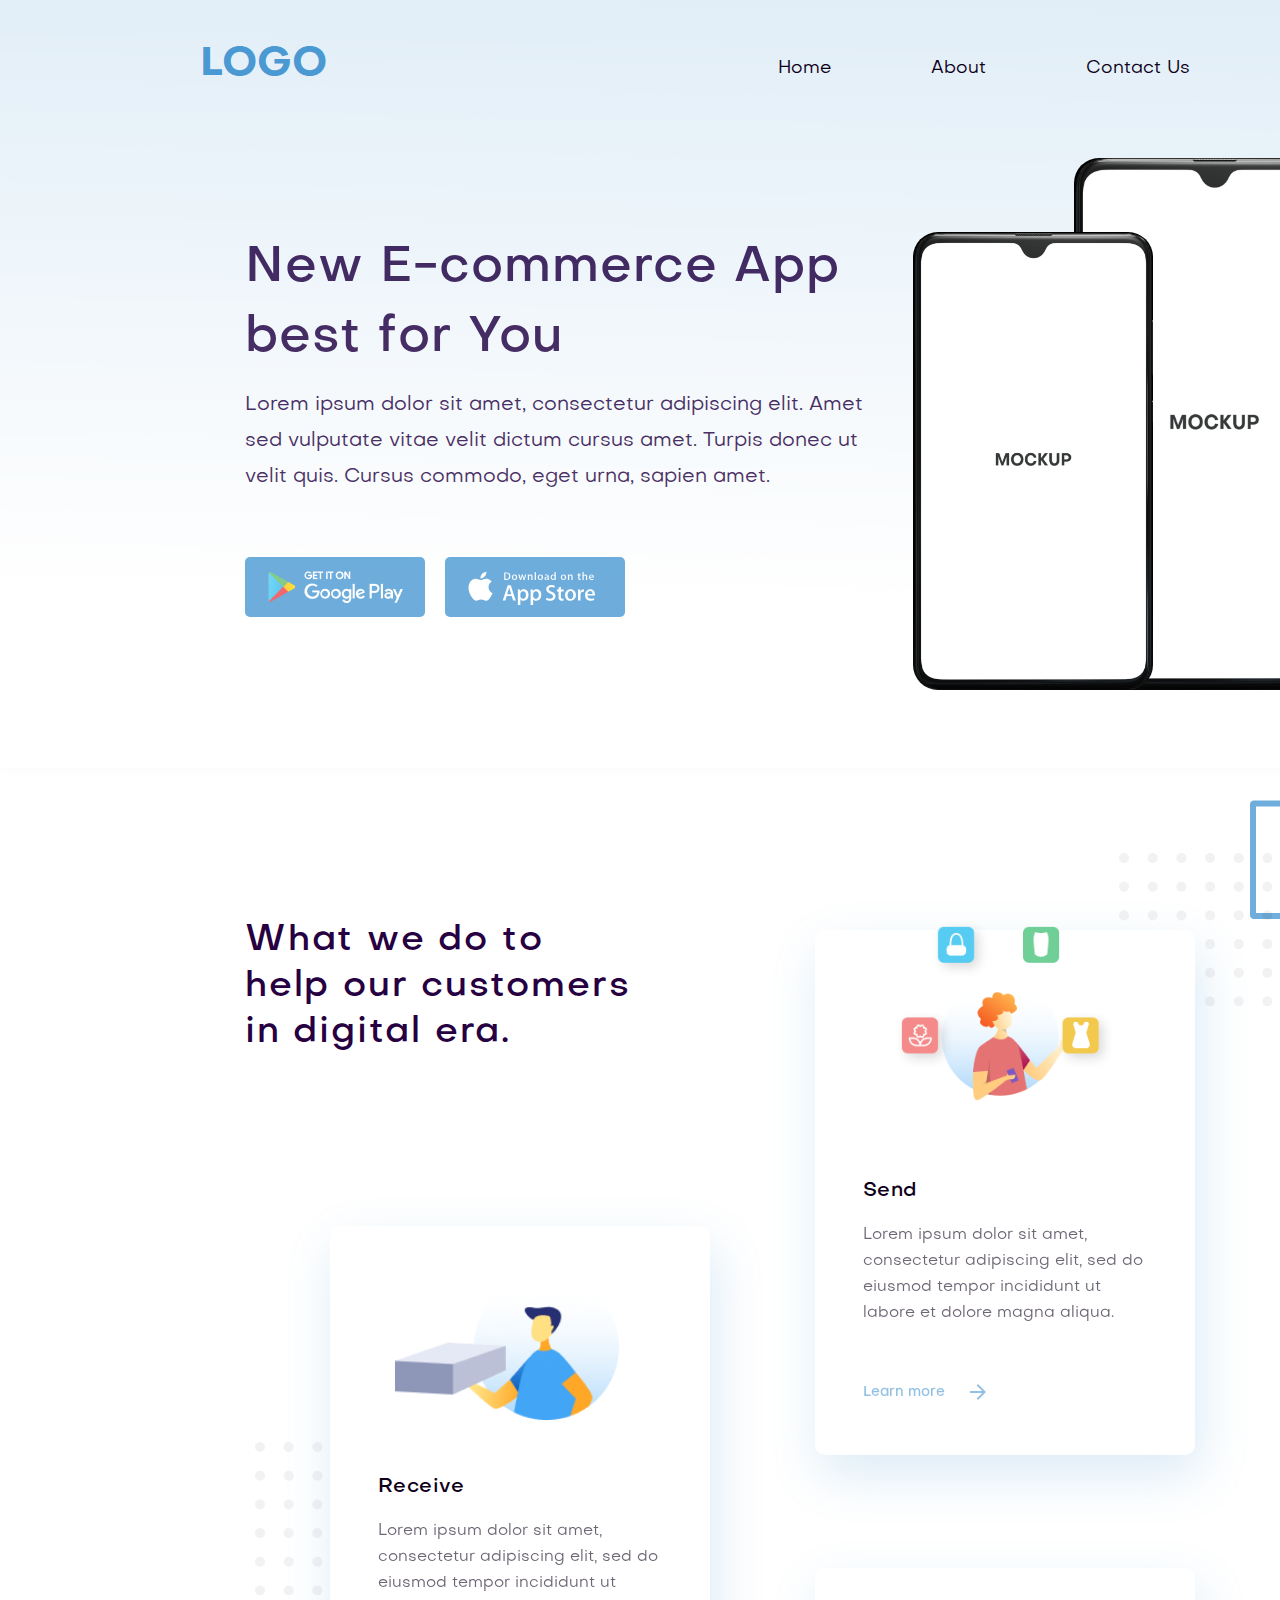
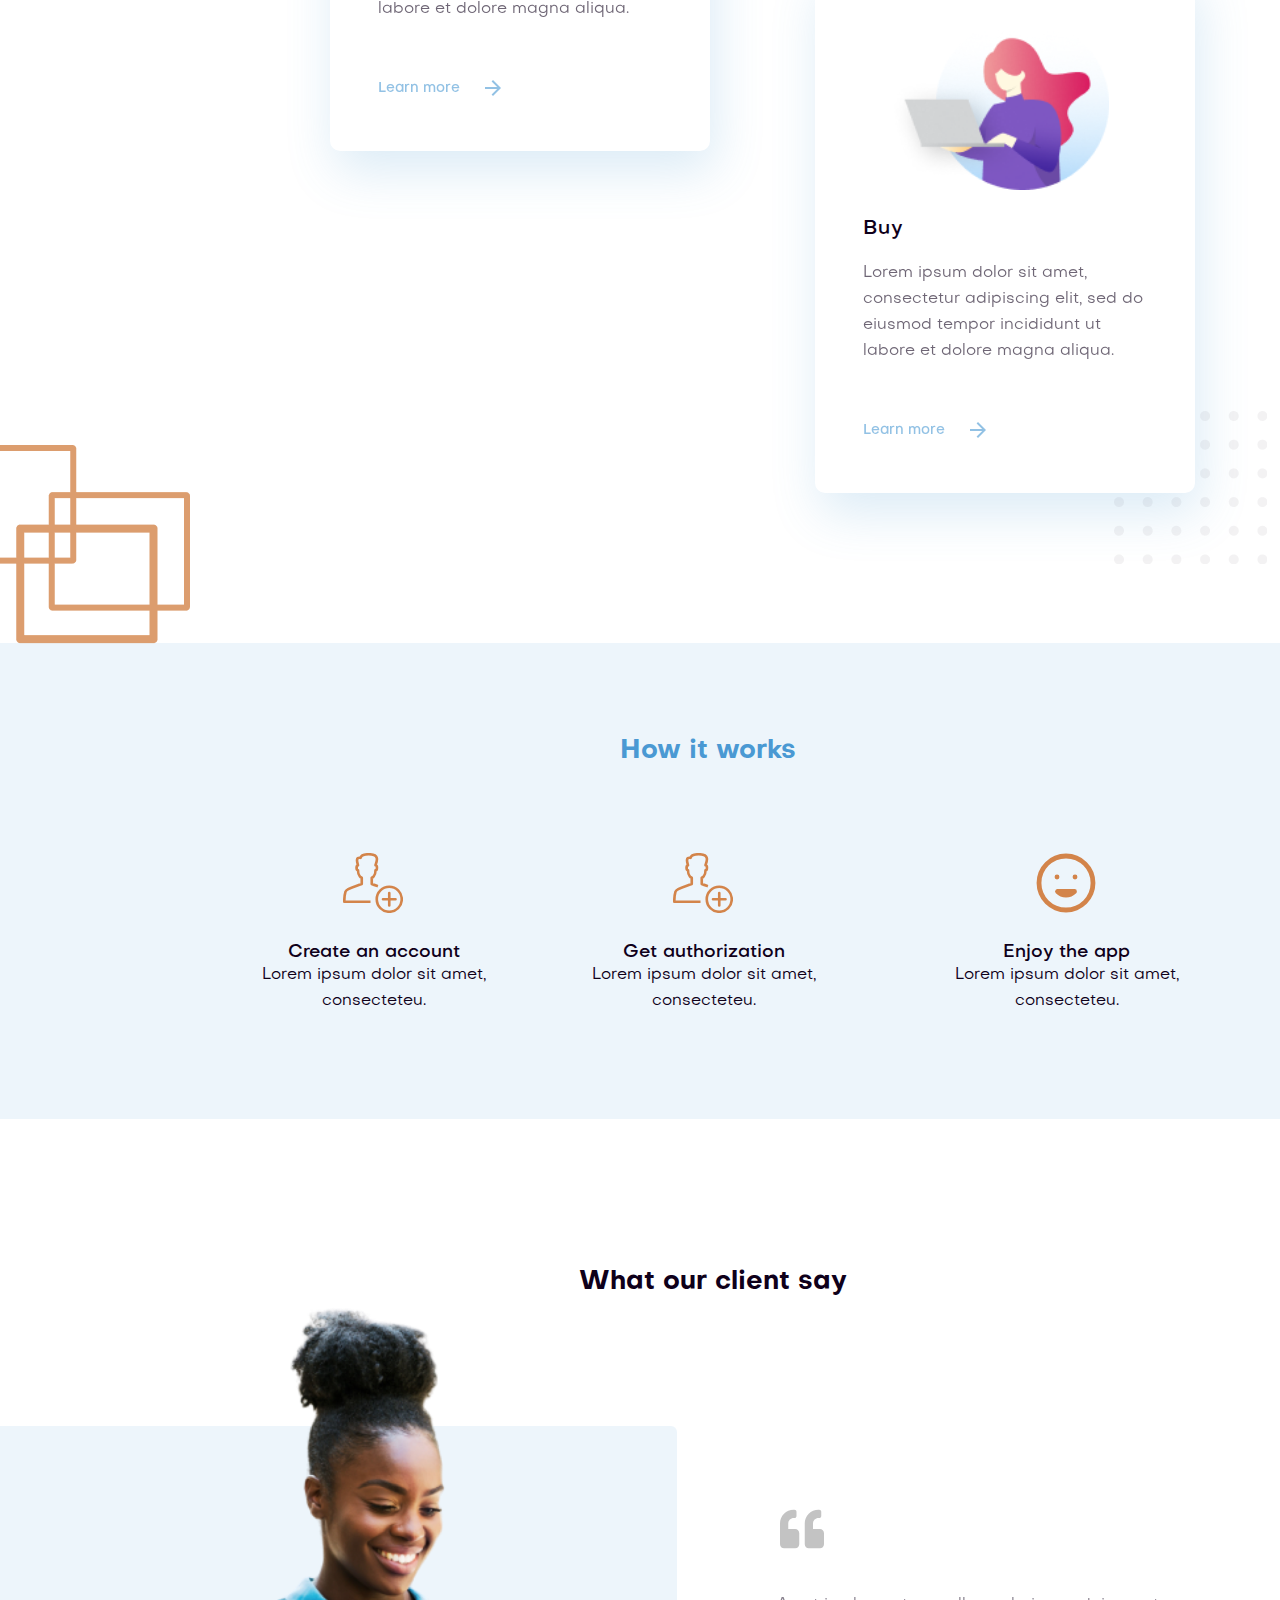
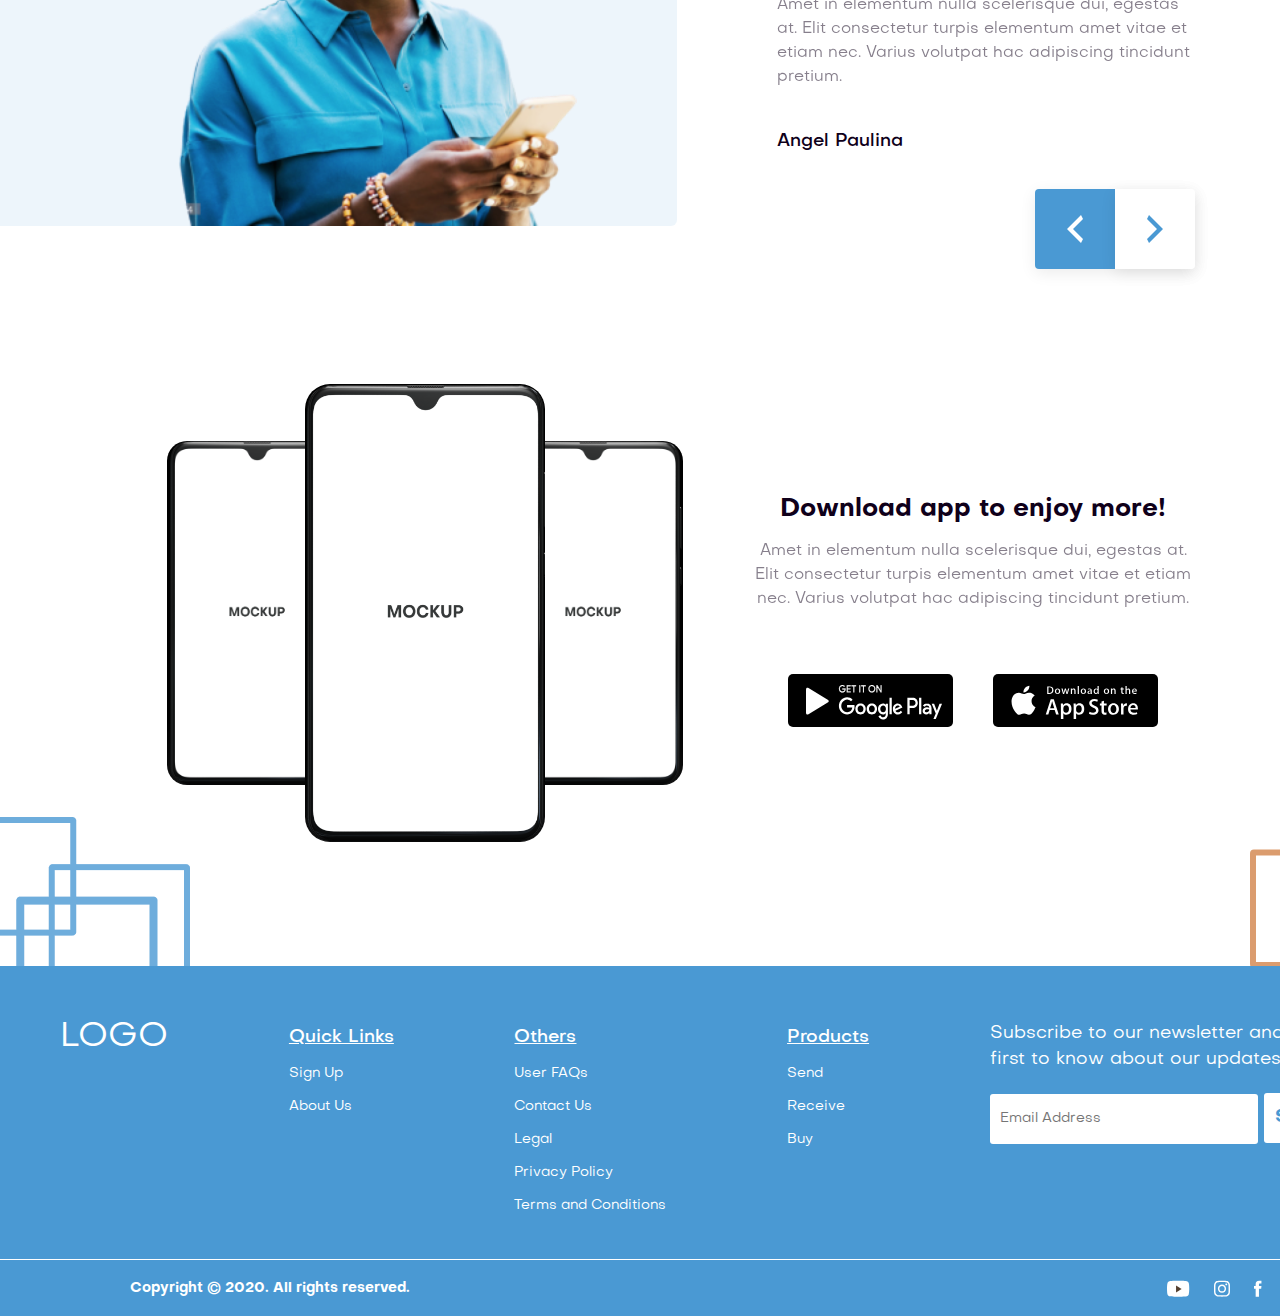
==== index.html @ 04511f22 "fixed pages names" ====
<!DOCTYPE html>
<Hhtml lang="ru">

    <head>
        <title>New E-commerce App | Home</title>
        <link rel="stylesheet" href="css/style.css">
        <link rel="stylesheet" href="css/style_home.css">
        <link rel="stylesheet" href="css/stile_contactus.css">
        <meta http-equiv="Content-type" content="text/html;charset=UTF-8" />
    </head>

    <body>
        <div class="bodyHome">
            <div class="nav">
                <div class="navBacgroundHome"></div>
                <div class="navLogo"><a href="./index.html">LOGO</a></div>
                <div class="navLinks">
                    <p class="navHome"><a href="./index.html">Home</a></p>
                    <p class="navAbout"><a href="#">About</a></p>
                    <p class="navContact"><a href="./contactUs.html">Contact Us</a></p>
                </div>
            </div>
            <div class="homeContein">
                <div class="homeConteinTop">
                    <h2>New E-commerce App best for You</h2>
                    <p>Lorem ipsum dolor sit amet, consectetur adipiscing elit. Amet sed vulputate vitae velit dictum
                        cursus amet. Turpis donec ut velit quis. Cursus commodo, eget urna, sapien amet.</p>
                    <a href="#" class="homeGoogleTop"><img src="./img/googlePlay.png"
                            alt="GooglePlay"></a>
                    <a href="#" class="homeAppstoreTop"><img src="./img/appstore.svg"
                            alt="AppStore"></a>
                </div>
                <div class="homeConteinWhatwedo">
                    <h2>What we do to help our customers in digital era.</h3>
                        <div class="homeConteinWhatwedoSend">
                            <div class="homeConteinWhatwedoWindow">
                                <img src="./img/girlwithathers.png" alt="">
                                <h3>Send</h3>
                                <p>Lorem ipsum dolor sit amet, consectetur adipiscing elit, sed do eiusmod tempor
                                    incididunt ut labore et dolore magna aliqua. </p>
                                <a href="#">
                                    <p>Learn more</p>
                                </a>
                            </div>
                        </div>
                        <div class="homeConteinWhatwedoReceive">
                            <div class="homeConteinWhatwedoWindow">
                                <img src="./img/boywithbrick.png" alt="">
                                <h3>Receive</h3>
                                <p>Lorem ipsum dolor sit amet, consectetur adipiscing elit, sed do eiusmod tempor
                                    incididunt ut labore et dolore magna aliqua. </p>
                                <a href="#">
                                    <p>Learn more</p>
                                </a>
                            </div>
                        </div>
                        <div class="homeConteinWhatwedoBuy">
                            <div class="homeConteinWhatwedoWindow">
                                <img src="./img/girlWithNotebook.png" alt="">
                                <h3>Buy</h3>
                                <p>Lorem ipsum dolor sit amet, consectetur adipiscing elit, sed do eiusmod tempor
                                    incididunt ut labore et dolore magna aliqua. </p>
                                <a href="#">
                                    <p>Learn more</p>
                                </a>
                            </div>
                        </div>
                </div>
                <div class="homeHowitworks">
                    <h3>How it works</h3>
                    <div class="homeHowitworksCreate">
                        <div class="homeHowitworksConteins">
                            <img src="./img/logoBoy.svg" alt="">
                            <h4>Create an account</h4>
                            <p>Lorem ipsum dolor sit amet, consecteteu.</p>
                        </div>
                    </div>
                    <div class="homeHowitworksGet">
                        <div class="homeHowitworksConteins">
                            <img src="./img/logoBoy.svg" alt="">
                            <h4>Get authorization</h4>
                            <p>Lorem ipsum dolor sit amet, consecteteu.</p>
                        </div>
                    </div>
                    <div class="homeHowitworksEnjoy">
                        <div class="homeHowitworksConteins">
                            <img src="./img/logoSmile.svg" alt="">
                            <h4>Enjoy the app</h4>
                            <p>Lorem ipsum dolor sit amet, consecteteu.</p>
                        </div>
                    </div>
                </div>
                <div class="homeConteinClients">
                    <h3>What our client say</h3>
                    <div class="homeConteinClientsSays">
                        <img src="./img/quoteLeft.svg" alt="">
                        <p>Amet in elementum nulla scelerisque dui, egestas at. Elit consectetur turpis elementum amet
                            vitae et etiam nec. Varius volutpat hac adipiscing tincidunt pretium.</p>
                        <h4>Angel Paulina</h4>
                    </div>
                    <div class="homeConteinClientsButtons">
                        <Button type="submit" class="homeConteinClientsLeft"><img src="./img/vectorleft.svg"
                                alt=""></Button>
                        <Button type="submit" class="homeConteinClientsRight"><img src="./img/vectorright.svg"
                                alt=""></Button>
                    </div>
                </div>
                <div class="homeConteinBottom">
                    <h3>Download app to enjoy more!</h3>
                    <p>Amet in elementum nulla scelerisque dui, egestas at. Elit consectetur turpis elementum amet vitae et etiam nec.
                        Varius volutpat hac adipiscing tincidunt pretium.</p>
                    <a href="#" class="homeGoogleBot"><img src="./img/googleplayblack.svg" alt="GooglePlay"></a>
                    <a href="#" class="homeAppstoreBot"><img src="./img/appstore.svg" alt="AppStore"></a>
                </div>
                </div>
            <div class="footer">
                <div class="footerTop">
                    <div>LOGO</div>
                    <ul class="footerLinks">
                        <li class="footerLinksHead">Quick Links</li>
                        <li><a href="#">Sign Up</a></li>
                        <li><a href="#">About Us</a></li>
                    </ul>
                    <ul class="footerOthers">
                        <li class="footerOthersHead">Others</li>
                        <li><a href="#">User FAQs</a></li>
                        <li><a href="./contactUs.html">Contact Us</a></li>
                        <li><a href="#">Legal</a></li>
                        <li><a href="#">Privacy Policy</a></li>
                        <li><a href="#">Terms and Conditions</a></li>
                    </ul>
                    <ul class="footerProducts">
                        <li class="footerProductsHead">Products</li>
                        <li><a href="#">Send</a></li>
                        <li><a href="#">Receive</a></li>
                        <li><a href="#">Buy</a></li>
                    </ul>
                    <form action="#" class="formFooter">
                        <p>Subscribe to our newsletter and be the first to know about our updates</p>
                        <input type="text" placeholder="Email Address">
                        <button type="submit">
                            Subscribe
                        </button>
                </div>
                <div class="footerBottom">
                    <p>Copyright © 2020. All rights reserved.</p>
                    <div>
                        <a href="#"><img src="./img/Youtube.svg" alt=""></a>
                        <a href="#"><img src="./img/Instagram.svg" alt=""></a>
                        <a href="#"><img src="./img/Facebook.svg" alt=""></a>
                        <a href="#"><img src="./img/Twitter.svg" alt=""></a>
                    </div>
                </div>
                </form>
            </div>
            <div class="homeSquaresBlueUp"></div>
            <div class="homeDottedRight"></div>
            <div class="homeDottedLeft"></div>
            <div class="homeDottedRightMid"></div>
            <div class="homeSquaresRedLeft"></div>
            <div class="homeWomanBack"></div>
            <div class="homeWoman"></div>
            <div class="homeDottedRightBottom"></div>
            <div class="homeSquaresRedRight"></div>
            <div class="homeSquaresBlueLeft"></div>
            <div class="homePhoneTopLeft"></div>
            <div class="homePhoneTopRight"></div>
            <div class="homePhoneBotLeft"></div>
            <div class="homePhoneBotCentr"></div>
            <div class="homePhoneBotRight"></div>
        </div>
    </body>

    </html>
---- css/style.css ----
*{ padding: 0; margin: 0; border: 0;}
*,*:before,*::after{ -moz-box-sizing: border-box; -webkit-box-sizing: border-box; box-sizing: border-box; }
:focus,:active{outline: none;}
a:footer,header,aside{display: block;}

html,body{
    height: 100%;
    width: 100%;
    font-size: 100%;
    line-height: 1;
    font-size: 14px;
    -ms-text-size-adjust: 100%;
    -moz-text-size-adjust: 100%;
    -webkit-text-size-adjust: 100%;
}
input,button,textarea{font-family:inherit;}

input::-ms-clear{display: none;}
button{cursor: pointer;}
button::-moz-focus-inner {padding:0;border:0;}
a, a:visited{text-decoration: none;}
a:hover{text-decoration: none;}
ul li{list-style: none;}
img{vertical-align: top;}

h1,h2,h3,h4,h5,h6{font-size:inherit;font-weight: 400;}
/*________________________________________*/
.bodyHome{
    position: relative;
    width: 100%;
    margin: 0 auto;
}
.bodyContactus{
    position: relative;
    width: 100%;
    margin: 0 auto;
}
/*fonts_______________*/
@font-face {
    font-family: objective;
    font-weight: 400;
    src: url(../fonts/Objective_Woff2/Objective-Regular.woff2);
}
@font-face {
    font-family: objective;
    font-weight: 500;
    src: url(../fonts/Objective_Woff2/Objective-Medium.woff2);
}
@font-face {
    font-family: objective;
    font-weight: 600;
    src: url(../fonts/Objective_Woff2/Objective-Medium.woff2);
}
@font-face {
    font-family: objective;
    font-weight: 700;
    src: url(../fonts/Objective_OTF/Objective-Bold.otf);
}
body{
    font-family: objective;
}
/*fonts_end___________*/

/*nav________________*/
.nav{
    height: 609px;
    width: 100%;
    display: flex;
    justify-content: space-around;
    align-items:flex-start;
}
.navLogo{
margin: 45px 0 0 0;
z-index: 3;
}
.navLogo a{
    color: rgba(74, 153, 211, 1);
    font-size: 40px;
    font-Weight: 700;
}
.navLinks{
    margin: 60px 0 0 0;
    display: flex;
    justify-content: flex-end;
    z-index: 3;
}
.navLinks p{
    color: rgba(74, 153, 211, 1);
    font-size: 18px;
    margin: 0 50px;
}
.navLinks p a{
    color: rgba(15, 0, 26, 1);
    font-size: 18px;
    z-index: 3;
}
.navBacgroundContact{
    background: linear-gradient(359.45deg, #4A99D3 -24.57%, rgba(74, 153, 211, 0) 76.31%), #FFFFFF;
    opacity: 0.2;
    transform: rotate(-180deg);
    position: absolute;
    top: 0px;
    left: 0px;
    width: 100%;
    height: 609px;
    z-index: 1;
}
.navBacgroundHome{
    background: linear-gradient(1.02deg, #4A99D3 -17.33%, rgba(74, 153, 211, 0) 75.91%), #FFFFFF;
    opacity: 0.2;
    box-shadow: 0px 4px 16px rgba(75, 0, 129, 0.26);
    transform: rotate(-180deg);
    position: absolute;
    top: 0px;
    left: 0px;
    width: 100%;
    height: 768px;
    z-index: 1;
}
/*nav_end____________*/

/*footer_____________*/
.footer{
    z-index: 3;
    background: #4A99D3;
    position: absolute;
    bottom: 0px;
    width: 100%;
    height: 350px;
    color: rgba(255, 255, 255, 1);
    display: flex;
    flex-direction: column;
    justify-content: space-between;
}
.footerTop{
    width: 100%;
    height: 292px;
    display: flex;
    justify-content: space-around;
    align-items: flex-start;
    padding: 55px 0 0 0;
}
.footerTop div{
    font-size: 34px;
}
.footerLinks{
    color: rgba(255, 255, 255, 1);
    font-size: 14px;
    font-weight: 400;
    line-height: 33px;
}
.footerLinks li a{
    color: rgba(255, 255, 255, 1);
    font-size: 14px;
    font-weight: 400;
}
.footerLinksHead{
    font-size: 18px;
    font-weight: 500;
    text-decoration: underline;
    margin: 0 0 3px 0;
}
.footerOthers{
    color: rgba(255, 255, 255, 1);
    font-size: 14px;
    font-weight: 400;
    line-height: 33px;
}
.footerOthers li a{
    color: rgba(255, 255, 255, 1);
    font-size: 14px;
    font-weight: 400;
}
.footerOthersHead{
    font-size: 18px;
    font-weight: 500;
    text-decoration: underline;
    margin: 0 0 3px 0;
}
.footerProducts{
    color: rgba(255, 255, 255, 1);
    font-size: 14px;
    font-weight: 400;
    line-height: 33px;
}
.footerProducts li a{
    color: rgba(255, 255, 255, 1);
    font-size: 14px;
    font-weight: 400;
}
.footerProductsHead{
    font-size: 18px;
    font-weight: 500;
    text-decoration: underline;
    margin: 0 0 3px 0;
}
.formFooter{
    display: block;
    font-size: 18px;
    font-weight: 400;
}
.formFooter p{
    width: 364px;
    margin: 0 0 20px 0;
    line-height: 26px;
}
.formFooter input{
    height: 50px;
    width: 268px;
    background: #FFFFFF;
    border-radius: 3px;
    font-size: 14px;
    padding: 18px 10px;
}
.formFooter button{
    height: 50px;
    width: 116px;
    background: #FFFFFF;
    border-radius: 3px;
    font-size: 18px;
    color: rgba(74, 153, 211, 1);
    font-weight: 700;
}
.footerBottom{
    width: 100%;
    height: 57px;
    display: flex;
    justify-content: space-between;
    align-items: center;
    border-top: 1px solid rgba(255, 255, 255, 1);
}
.footerBottom p{
    margin: 0 0 0 9%;
    font-weight: 700;
}
.footerBottom div{
    margin: 0 8.62% 0 0; 
    top: 90%;
}
.footerBottom div a{
    margin: 0 10px;
}
/*footer_end_____________________*/
---- css/style_home.css ----
/*home___________________________*/
.bodyHome{
    position: relative;
    width: 1440px;
    height: 4516px;
}
/*homeContein___________________*/
.homeConteinTop{
    position: absolute;
    top: 233px;
    left: 245px;
    height: 384px;
    width: 636px;
}
.homeConteinTop h2{
    position: absolute;
    top: 0px;
    left: 0px;
    height: 140px;
    width: 100%;
    font-weight: 500;
    font-size: 50px;
    color: rgba(38, 0, 65, 1);
    letter-spacing: 0.02em;
    line-height: 70px;
}
.homeConteinTop p{
    position: absolute;
    top: 154px;
    left: 0px;
    height: 110px;
    width: 100%;
    font-weight: 400;
    font-size: 20px;
    color: rgba(38, 0, 65, 1);
    line-height: 36px;
}
.homeConteinTop a{
    position: absolute;
    top: 324px;
    height: 60px;
    width: 180px;
    background-color: rgba(74, 153, 211, 1);
    border-radius: 5px;
    padding: 14px 23px;
}
.homeGoogleTop{
    left: 0px;
}
.homeAppstoreTop{
    left: 200px;
}
.homeConteinWhatwedo{
    position: absolute;
    top: 768px;
    height: 1475px;
    width: 100%;
}
.homeConteinWhatwedo h2{
    position: absolute;
    top: 150px;
    left: 245px;
    height: 138px;
    width: 395px;
    font-size: 36px;
    font-weight: 500;
    color: rgba(38, 0, 65, 1);
    line-height: 46px;
    letter-spacing: 0.05em;
}
.homeConteinWhatwedoSend{
    position: absolute;
    z-index: 2;
    top: 162px;
    left: 815px;
    height: 525px;
    width: 380px;
    background: #FFFFFF;
    box-shadow: 5px 20px 50px rgba(74, 153, 211, 0.2);
    border-radius: 10px;
    padding: 48px;
}
.homeConteinWhatwedoWindow img{
    display: block;
    position: absolute;
    top: -12px;
    left: 78px;
    z-index: 3;
    width: 224px;
}
.homeConteinWhatwedoWindow h3{
    position: absolute;
    top: 246px;
    font-weight: 500;
    font-size: 20px;
    line-height: 30px;
    letter-spacing: 0.02em;
    color: #0F001A;
}
.homeConteinWhatwedoWindow p{
    position: absolute;
    top: 292px;
    height: 103px;
    width: 284px;
    font-weight: 400;
    font-size: 16px;
    line-height: 26px;
    color: #0F001A;
    opacity: 0.6;
}
.homeConteinWhatwedoWindow a p{
    display: block;
    position: absolute;
    top: 447px;
    font-family: Objective;
    font-style: normal;
    font-weight: 500;
    font-size: 14px;
    line-height: 30px;
    color: #4A99D3;
    width: 100px;
}
.homeConteinWhatwedoWindow a p::after{
    content: "";
    background-image: url('../img/arrow.svg');
    background-repeat: no-repeat;
    background-position: 0% 50%;
    background-size: 16px 16px;
    padding: 14px; /*__ПОЧЕМУ_БЕЗ_ПАДДИНГА_НЕ_ОТОБРАЖАЕТСЯ_???__*/
    margin: 0 0 0 25px;
}
.homeConteinWhatwedoReceive{
    position: absolute;
    z-index: 2;
    top: 458px;
    left: 330px;
    height: 525px;
    width: 380px;
    background: #FFFFFF;
    box-shadow: 5px 20px 50px rgba(74, 153, 211, 0.2);
    border-radius: 10px;
    padding: 48px;
}

.homeConteinWhatwedoBuy{
    position: absolute;
    z-index: 2;
    top: 800px;
    left: 815px;
    height: 525px;
    width: 380px;
    background: #FFFFFF;
    box-shadow: 5px 20px 50px rgba(74, 153, 211, 0.2);
    border-radius: 10px;
    padding: 48px;
}
.homeConteinWhatwedoReceive img{
    left: 65px;
    top:48px;
}
.homeConteinWhatwedoBuy img{
    top: 49px;
    left: 70px;
}
.homeHowitworks{
    position: absolute;
    top: 2243px;
    left: 0px;
    height: 476px;
    width: 100%;
    background: rgba(74, 153, 211, 0.1);
}
.homeHowitworks h3{
    position: absolute;
    top: 95px;
    left: 608px;
    height: 30px;
    width: 200px;
    font-weight: 700;
    font-size: 26px;
    line-height: 27px;
    text-align: center;
    color: #4A99D3;
}
.homeHowitworksCreate{
    position: absolute;
    top: 210px;
    left: 245px;
    height: 171px;
    width: 257px;
}
.homeHowitworksGet{
    position: absolute;
    top: 210px;
    left: 575px;
    height: 171px;
    width: 257px;
}
.homeHowitworksEnjoy{
    position: absolute;
    top: 210px;
    left: 938px;
    height: 171px;
    width: 257px;
}
.homeHowitworksConteins img{
    position: absolute;
    top: 0;
    left: 98px;
    height: 60px;
    width: 60px;
}
.homeHowitworksConteins h4{
    margin: 90px 0 0 0;
    width: 100%;
    text-align: center;
    font-weight: 500;
    font-size: 18px;
    line-height: 19px;
    color: #0F001A;
}
.homeHowitworksConteins p{
    width: 100%;
    font-weight: 400;
    font-size: 16px;
    line-height: 26px;
    text-align: center;
    color: #0F001A;
}
.homeConteinClients{
    position: absolute;
    z-index: 3;
    top: 2719px;
    height: 750px;
    width: 100%;
}
.homeConteinClients h3{
    position: absolute;
    top: 150px;
    left: 573px;
    height: 27px;
    width: 280px;
    font-weight: bold;
    font-size: 26px;
    line-height: 27px;
    text-align: center;
    color: #0F001A;
}
.homeConteinClientsSays{
    position: absolute;
    top: 388px;
    left: 777px;
    height: 245px;
    width: 418px;
}
.homeConteinClientsSays img{
    position: absolute;
    top: 0px;
    left: 0px;
    height: 44px;
    width: 50px;
}
.homeConteinClientsSays p{
    position: absolute;
    top: 86px;
    left: 0px;
    height: 100px;
    width: 100%;
    font-weight: 400;
    font-size: 16px;
    line-height: 24px;
    color: #0F001A;
    opacity: 0.5;
}
.homeConteinClientsSays h4{
    position: absolute;
    bottom: 0px;
    left: 0px;
    height: 20px;
    width: 100%;
    font-weight: 500;
    font-size: 18px;
    line-height: 19px;
    color: #0F001A;
}
.homeConteinClientsButtons{
    position: absolute;
    bottom: 0px;
    right: 245px;
    height: 80px;
    width: 160px;
    background: #FFFFFF;
    box-shadow: 0px 4px 16px rgba(0, 0, 0, 0.08);
    border-radius: 4px;
}
.homeConteinClientsLeft{
    position: absolute;
    bottom: 0px;
    left: 0px;
    height: 100%;
    width: 50%;
    background: #4A99D3;
    border-radius: 4px 0px 0px 4px;
}
.homeConteinClientsRight{
    position: absolute;
    bottom: 0px;
    right: 0px;
    height: 100%;
    width: 50%;
    background: #FFFFFF;
    box-shadow: 0px 4px 16px rgba(0, 0, 0, 0.08);
    border-radius: 0px 4px 4px 0px;
}
.homeConteinBottom{
    position: absolute;
    bottom: 589px;
    right: 245px;
    height: 230px;
    width: 444px;
}
.homeConteinBottom h3{
    height: 26px;
    width: 100%;
    font-weight: 700;
    font-size: 25px;
    line-height: 26px;
    text-align: center;
    color: #0F001A;
    margin: 0 0 16px 0;
}
.homeConteinBottom p{
    height: 122px;
    width: 100%;
    font-weight: normal;
    font-size: 16px;
    line-height: 24px;
    text-align: center;
    color: #0F001A;
    opacity: 0.5;
}
.homeConteinBottom a{
    position: absolute;
    bottom: 0;
    height: 53px;
    width: 165px;
    background: #000000;
    border-radius: 5px;
    padding: 11px 18px;
}
.homeGoogleBot{
    left: 37px;
}
.homeAppstoreBot{
    right: 37px;
}
/*homeContein_ end______________*/
/*bacgroundHome_________________*/
.homePhoneTopLeft{
    position: absolute;
    z-index: 2;
    top: 232px;
    left: 913px;
    height: 458.39px;
    width: 240px;
    background-image: url("../img/phone.png");
    background-position: 44% 45%;
    background-size: 273px 485px;
    border-radius: 25px;
}
.homePhoneTopRight{
    position: absolute;
    z-index: 1;
    top: 158px;
    left: 1074px;
    height: 532px;
    width: 280px;
    background-image: url("../img/phone.png");
    background-position: 44% 45%;
    background-size: 320px 565px;
    border-radius: 25px;
}
.homeSquaresBlueUp{
    background-image: url("../img/squaresBlueUp.png");
    position: absolute;
    z-index: 1;
    top: 768px;
    left: 1250px;
    height: 199px;
    width: 190px;
}
.homeDottedRight{
    background-image: url("../img/DottedSquare.png");
    position: absolute;
    z-index: 1;
    top: 853px;
    right: 167.56px;
    height: 153.44px;
    width: 153.44px;
}
.homeDottedLeft{
    background-image: url("../img/DottedSquare.png");
    position: absolute;
    z-index: 1;
    top: 1442px;
    left: 255px;
    height: 153.44px;
    width: 153.44px;
}
.homeDottedRightMid{
    background-image: url("../img/DottedSquare.png");
    position: absolute;
    z-index: 1;
    top: 2011px;
    right: 172.56px;
    height: 153.44px;
    width: 153.44px;
}
.homeSquaresRedLeft{
    background-image: url("../img/squaresOrangeLeft.png");
    position: absolute;
    z-index: 1;
    top: 2045px;
    left: 0px;
    height: 199px;
    width: 190px;
}
.homeWoman{
    background-image: url("../img/photoGirl.png");
    position: absolute;
    z-index: 1;
    top: 2907px;
    left: 178px;
    height: 519px;
    width: 399px;
}
.homeWomanBack{
    background: rgba(74, 153, 211, 0.1);
    border-radius: 0px 6px 6px 0px;
    position: absolute;
    z-index: 0;
    top: 3026px;
    left: 0px;
    height: 400px;
    width: 677px;
}
.homeDottedRightBottom{
    background-image: url("../img/DottedSquare.png");
    position: absolute;
    z-index: 1;
    top: 3104px;
    right: 0px;
    height: 153.44px;
    width: 153.44px;
}
.homePhoneBotLeft{
    position: absolute;
    z-index: 1;
    bottom: 531px;
    left: 167px;
    height: 344px;
    width: 180px;
    background-image: url("../img/phone.png");
    background-position: 44% 45%;
    background-size: 200px 365px;
    border-radius: 20px;
}
.homePhoneBotCentr{
    position: absolute;
    z-index: 2;
    bottom: 474px;
    left: 305px;
    height: 458.39px;
    width: 240px;
    background-image: url("../img/phone.png");
    background-position: 44% 45%;
    background-size: 273px 485px;
    border-radius: 25px;
}
.homePhoneBotRight{
    position: absolute;
    z-index: 1;
    bottom: 531px;
    left: 503px;
    height: 344px;
    width: 180px;
    background-image: url("../img/phone.png");
    background-position: 44% 45%;
    background-size: 200px 365px;
    border-radius: 20px;
}
.homeSquaresRedRight{
    background-image: url("../img/squaresRedRightBottom.svg");
    position: absolute;
    z-index: 1;
    bottom: 300.5px;
    right: 0px;
    height: 199px;
    width: 190px;
}
.homeSquaresBlueLeft{
    background-image: url("../img/squaresBlueDown.png");
    position: absolute;
    z-index: 1;
    bottom: 300.5px;
    left: 0px;
    height: 199px;
    width: 190px;
}
/*bacgroundHome_end_____________*/
/*home_end______________________*/
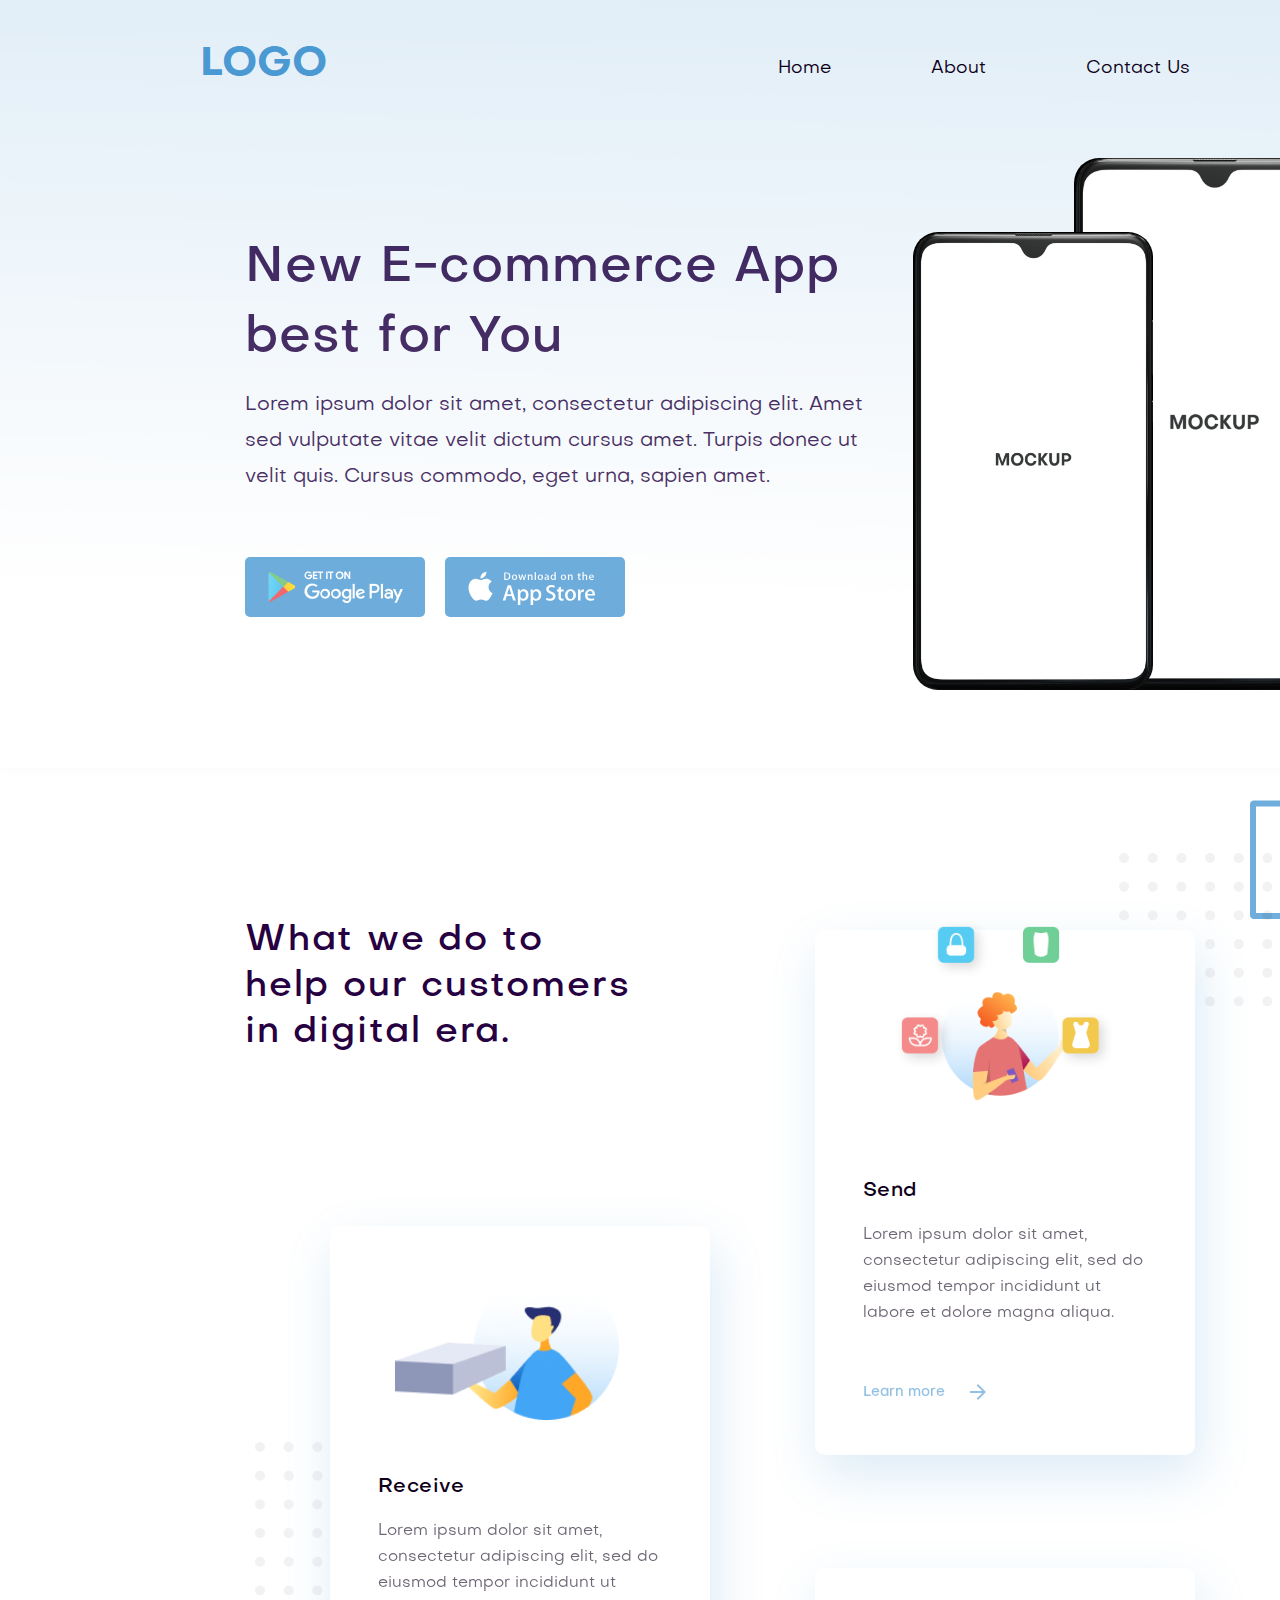
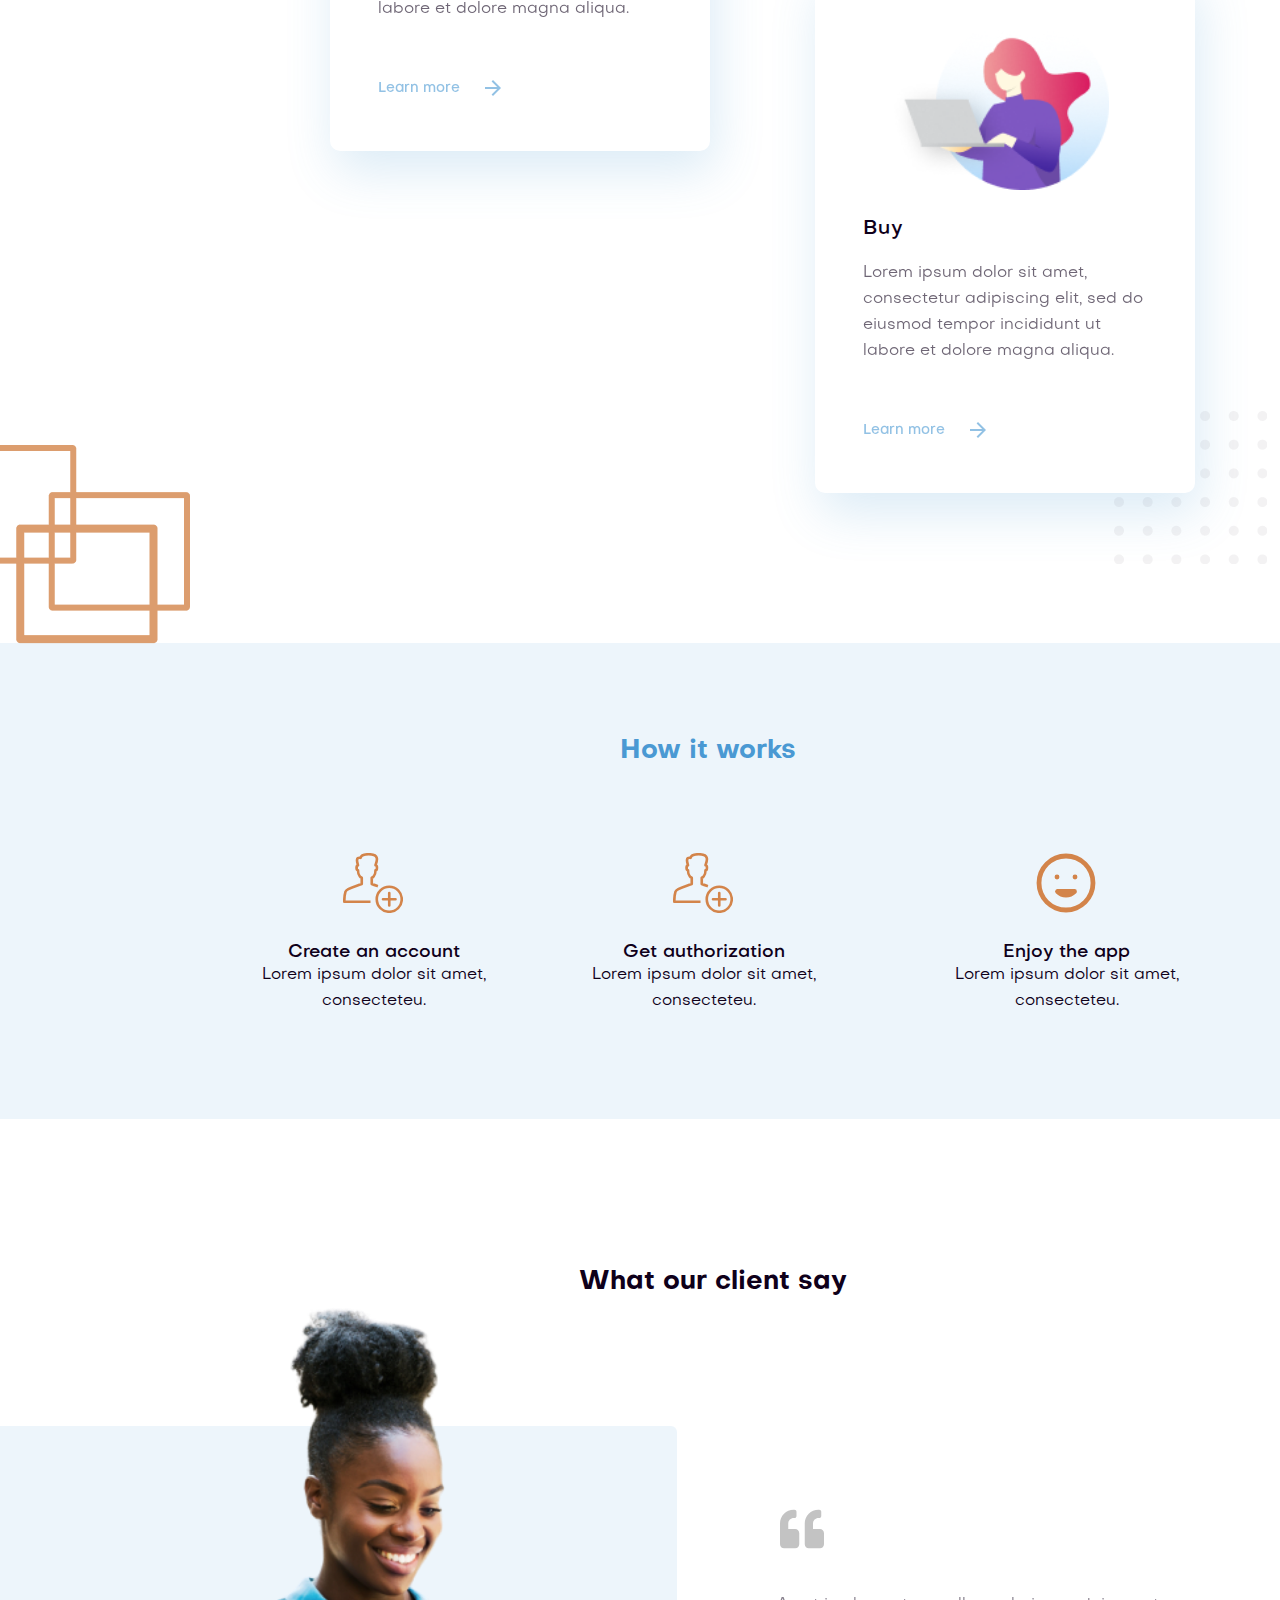
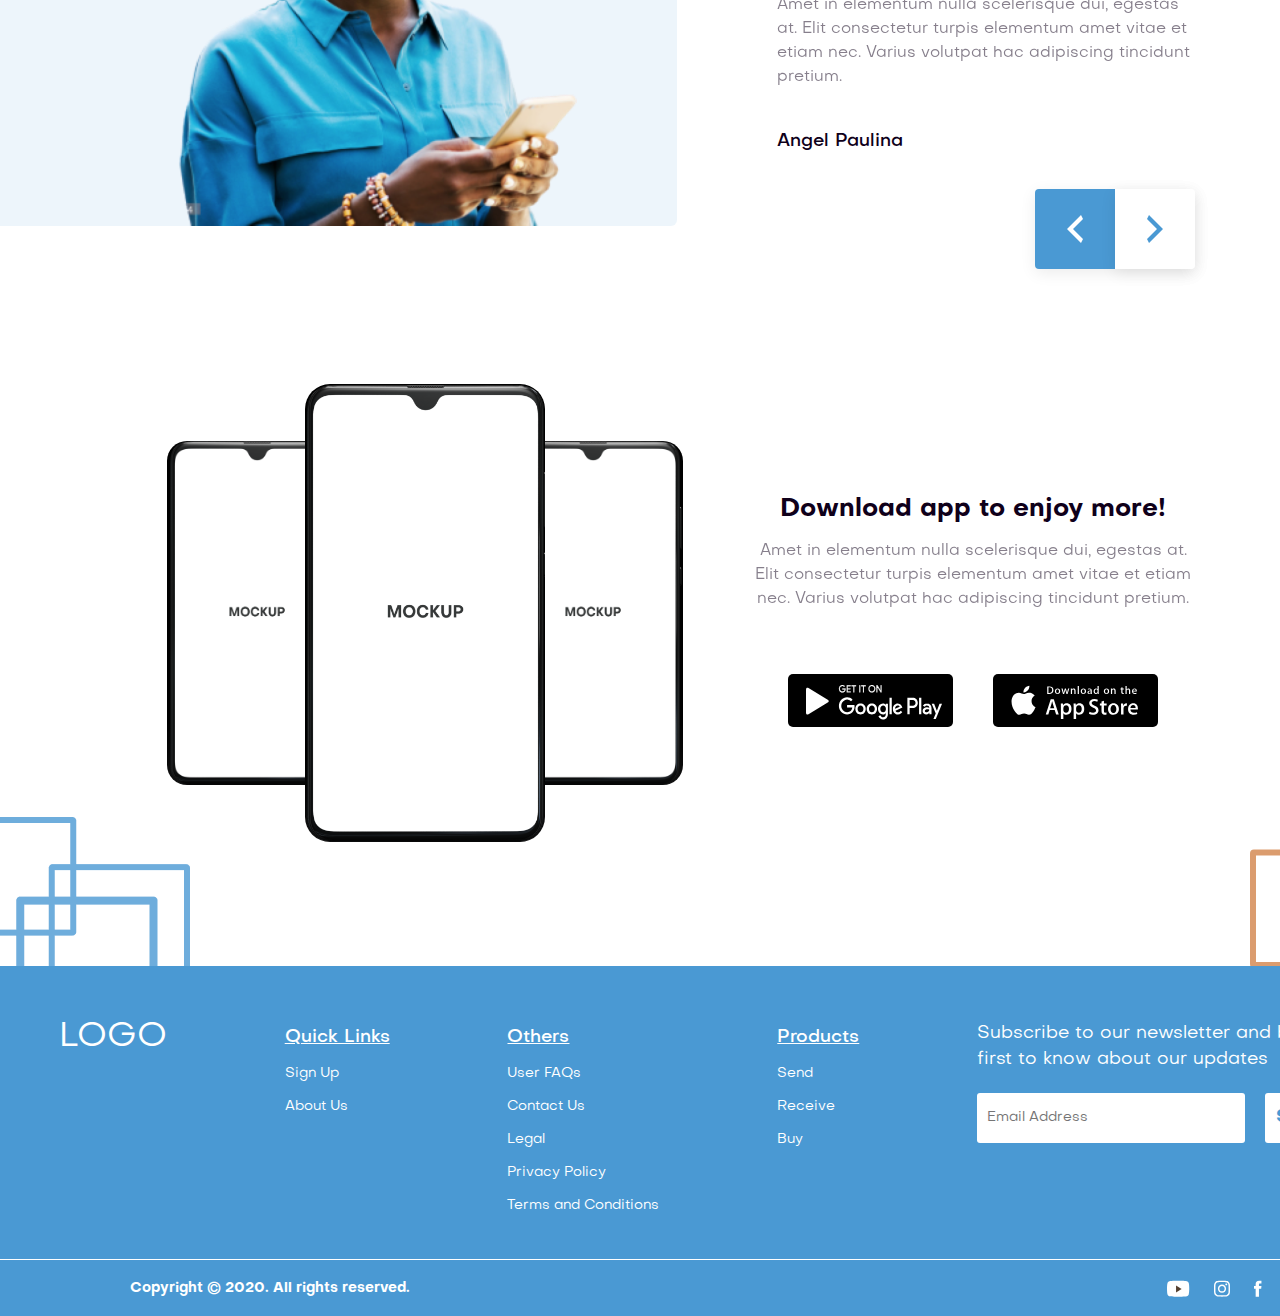
==== commit 0b27ee51: "fixed footer" ====
--- a/index.html
+++ b/index.html
@@ -137,10 +137,12 @@
                     </ul>
                     <form action="#" class="formFooter">
                         <p>Subscribe to our newsletter and be the first to know about our updates</p>
-                        <input type="text" placeholder="Email Address">
-                        <button type="submit">
-                            Subscribe
-                        </button>
+                        <div class="footerSubmitbutton">
+                            <input type="text" placeholder="Email Address">
+                            <button type="submit">
+                                Subscribe
+                            </button>
+                        </div>
                 </div>
                 <div class="footerBottom">
                     <p>Copyright © 2020. All rights reserved.</p>
--- a/css/style.css
+++ b/css/style.css
@@ -70,8 +70,8 @@
     align-items:flex-start;
 }
 .navLogo{
-margin: 45px 0 0 0;
-z-index: 3;
+    margin: 45px 0 0 0;
+    z-index: 3;
 }
 .navLogo a{
     color: rgba(74, 153, 211, 1);
@@ -240,4 +240,10 @@
 .footerBottom div a{
     margin: 0 10px;
 }
+.footerSubmitbutton{
+    display: flex;
+    justify-content: space-between;
+    align-items: center;
+    width: 404px;
+}
 /*footer_end_____________________*/
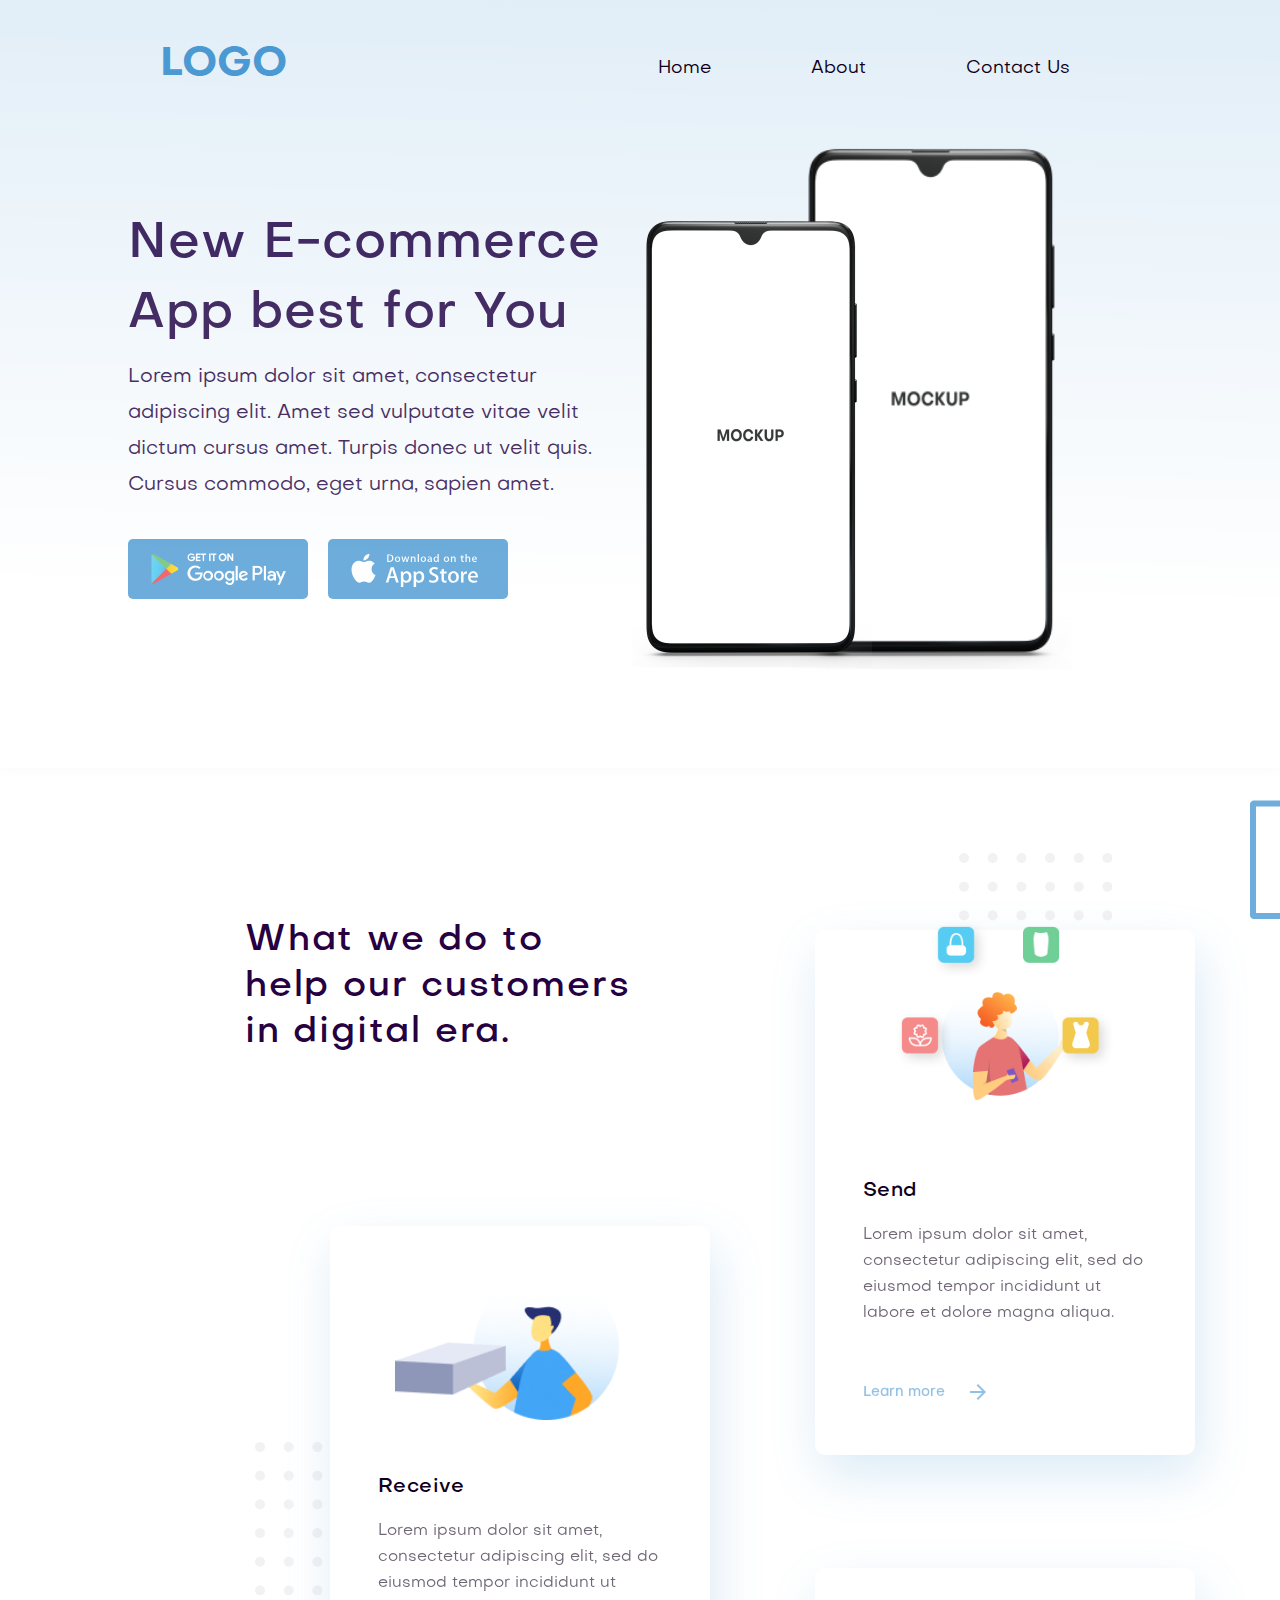
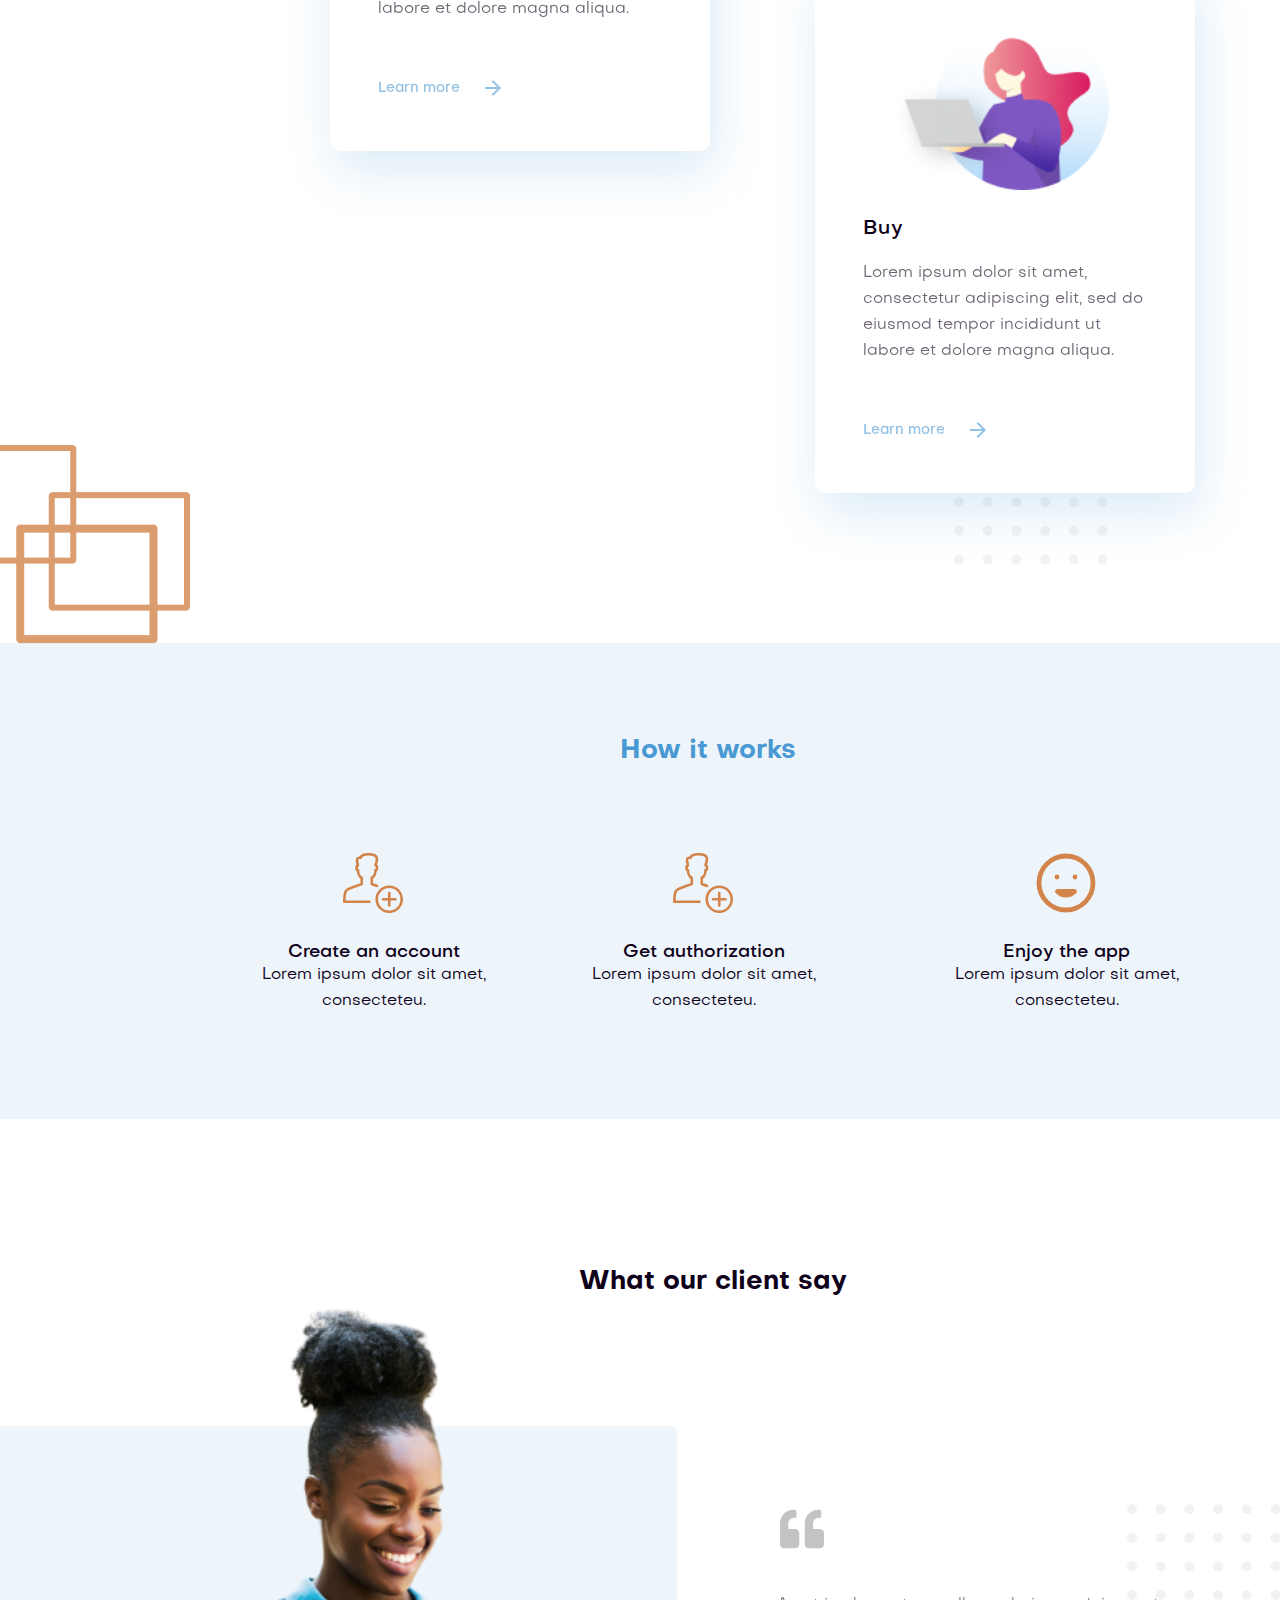
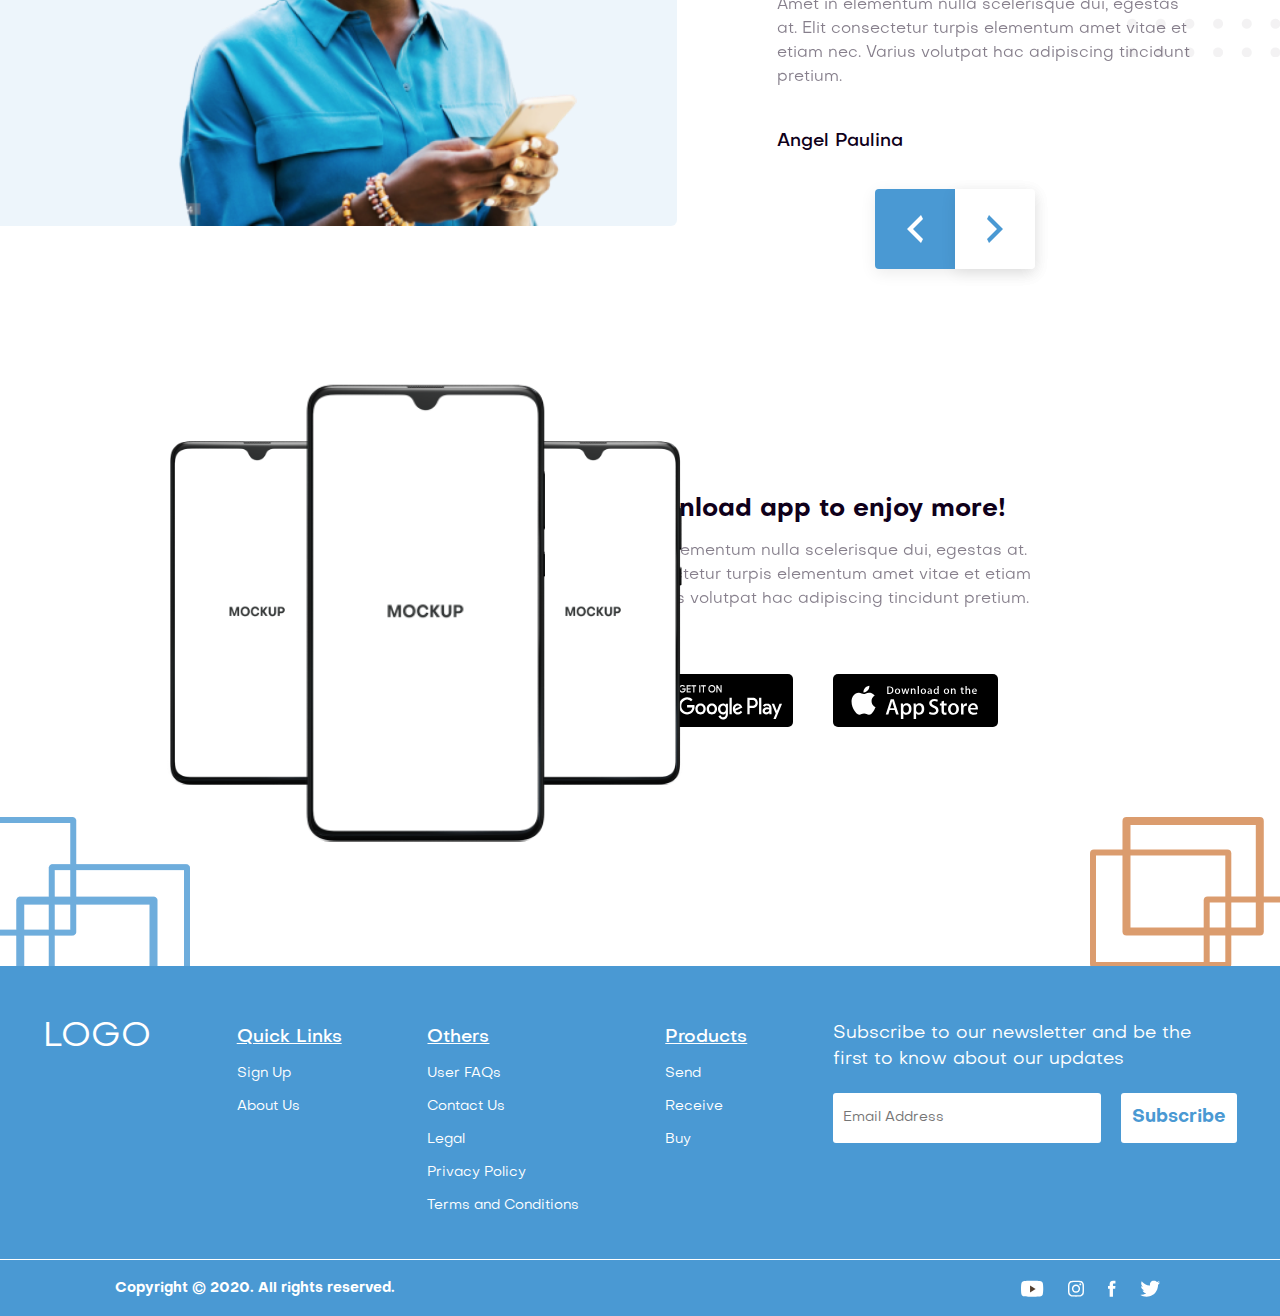
==== commit 24f35a2a: "fixed home block top" ====
--- a/index.html
+++ b/index.html
@@ -21,14 +21,20 @@
                 </div>
             </div>
             <div class="homeContein">
-                <div class="homeConteinTop">
-                    <h2>New E-commerce App best for You</h2>
-                    <p>Lorem ipsum dolor sit amet, consectetur adipiscing elit. Amet sed vulputate vitae velit dictum
-                        cursus amet. Turpis donec ut velit quis. Cursus commodo, eget urna, sapien amet.</p>
-                    <a href="#" class="homeGoogleTop"><img src="./img/googlePlay.png"
-                            alt="GooglePlay"></a>
-                    <a href="#" class="homeAppstoreTop"><img src="./img/appstore.svg"
-                            alt="AppStore"></a>
+                <div class="homeTop">
+                    <div class="homeConteinTop">
+                        <h2>New E-commerce App best for You</h2>
+                        <p>Lorem ipsum dolor sit amet, consectetur adipiscing elit. Amet sed vulputate vitae velit dictum
+                            cursus amet. Turpis donec ut velit quis. Cursus commodo, eget urna, sapien amet.</p>
+                        <div class="soctop">
+                            <a href="#" class="homeGoogleTop"><img src="./img/googlePlay.png" alt="GooglePlay"></a>
+                            <a href="#" class="homeAppstoreTop"><img src="./img/appstore.svg" alt="AppStore"></a>
+                        </div>
+                    </div>
+                    <div class="phonestop">
+                        <div class="homePhoneTopLeft"></div>
+                        <div class="homePhoneTopRight"></div>
+                    </div>
                 </div>
                 <div class="homeConteinWhatwedo">
                     <h2>What we do to help our customers in digital era.</h3>
@@ -165,8 +171,6 @@
             <div class="homeDottedRightBottom"></div>
             <div class="homeSquaresRedRight"></div>
             <div class="homeSquaresBlueLeft"></div>
-            <div class="homePhoneTopLeft"></div>
-            <div class="homePhoneTopRight"></div>
             <div class="homePhoneBotLeft"></div>
             <div class="homePhoneBotCentr"></div>
             <div class="homePhoneBotRight"></div>
--- a/css/style.css
+++ b/css/style.css
@@ -28,7 +28,6 @@
 .bodyHome{
     position: relative;
     width: 100%;
-    margin: 0 auto;
 }
 .bodyContactus{
     position: relative;
--- a/css/style_home.css
+++ b/css/style_home.css
@@ -1,22 +1,62 @@
 
-/*home___________________________*/
 .bodyHome{
     position: relative;
-    width: 1440px;
+    width: 100%;
     height: 4516px;
-}
-/*homeContein___________________*/
+    display: flex;
+    flex-direction: column;
+    justify-content: flex-start;
+    align-items: center;
+}
+.homeContein{
+    width: 100%;
+}
+.homeTop{
+    position: relative;
+    top: -400px;
+    height: 390px;
+    width: 100%;
+    display: flex;
+    justify-content: space-around;
+    padding: 0 10%;
+}
 .homeConteinTop{
-    position: absolute;
-    top: 233px;
-    left: 245px;
-    height: 384px;
-    width: 636px;
+    position: relative;
+    width: 600px;
+    height: 100%;
+    display: flex;
+    flex-direction: column;
+    justify-content: space-between;
+    align-items: flex-start;
+}
+.phonestop{
+    position: relative;
+    display: flex;
+    justify-content: center;
+    overflow: visible;
+}
+.homePhoneTopLeft{
+    overflow: visible;
+    z-index: 2;
+    height: 459px;
+    width: 240px;
+    background-image: url("../img/phone.png");
+    background-position: 0 0;
+    background-size: 100% 100%;
+}
+.homePhoneTopRight{
+    position: relative;
+    bottom: 74px;
+    right: 80px;
+    overflow: visible;
+    z-index: 1;
+    height: 535px;
+    width: 280px;
+    background-image: url("../img/phone.png");
+    background-position: 0 0;
+    background-size: 100% 100%;
 }
 .homeConteinTop h2{
-    position: absolute;
-    top: 0px;
-    left: 0px;
     height: 140px;
     width: 100%;
     font-weight: 500;
@@ -26,30 +66,25 @@
     line-height: 70px;
 }
 .homeConteinTop p{
-    position: absolute;
-    top: 154px;
-    left: 0px;
     height: 110px;
     width: 100%;
     font-weight: 400;
     font-size: 20px;
     color: rgba(38, 0, 65, 1);
     line-height: 36px;
+    margin: 0 0 60px 0;
 }
 .homeConteinTop a{
-    position: absolute;
-    top: 324px;
     height: 60px;
     width: 180px;
     background-color: rgba(74, 153, 211, 1);
     border-radius: 5px;
     padding: 14px 23px;
 }
-.homeGoogleTop{
-    left: 0px;
-}
-.homeAppstoreTop{
-    left: 200px;
+.soctop{
+    display: flex;
+    justify-content: space-between;
+    width: 380px;
 }
 .homeConteinWhatwedo{
     position: absolute;
@@ -357,30 +392,6 @@
 }
 /*homeContein_ end______________*/
 /*bacgroundHome_________________*/
-.homePhoneTopLeft{
-    position: absolute;
-    z-index: 2;
-    top: 232px;
-    left: 913px;
-    height: 458.39px;
-    width: 240px;
-    background-image: url("../img/phone.png");
-    background-position: 44% 45%;
-    background-size: 273px 485px;
-    border-radius: 25px;
-}
-.homePhoneTopRight{
-    position: absolute;
-    z-index: 1;
-    top: 158px;
-    left: 1074px;
-    height: 532px;
-    width: 280px;
-    background-image: url("../img/phone.png");
-    background-position: 44% 45%;
-    background-size: 320px 565px;
-    border-radius: 25px;
-}
 .homeSquaresBlueUp{
     background-image: url("../img/squaresBlueUp.png");
     position: absolute;
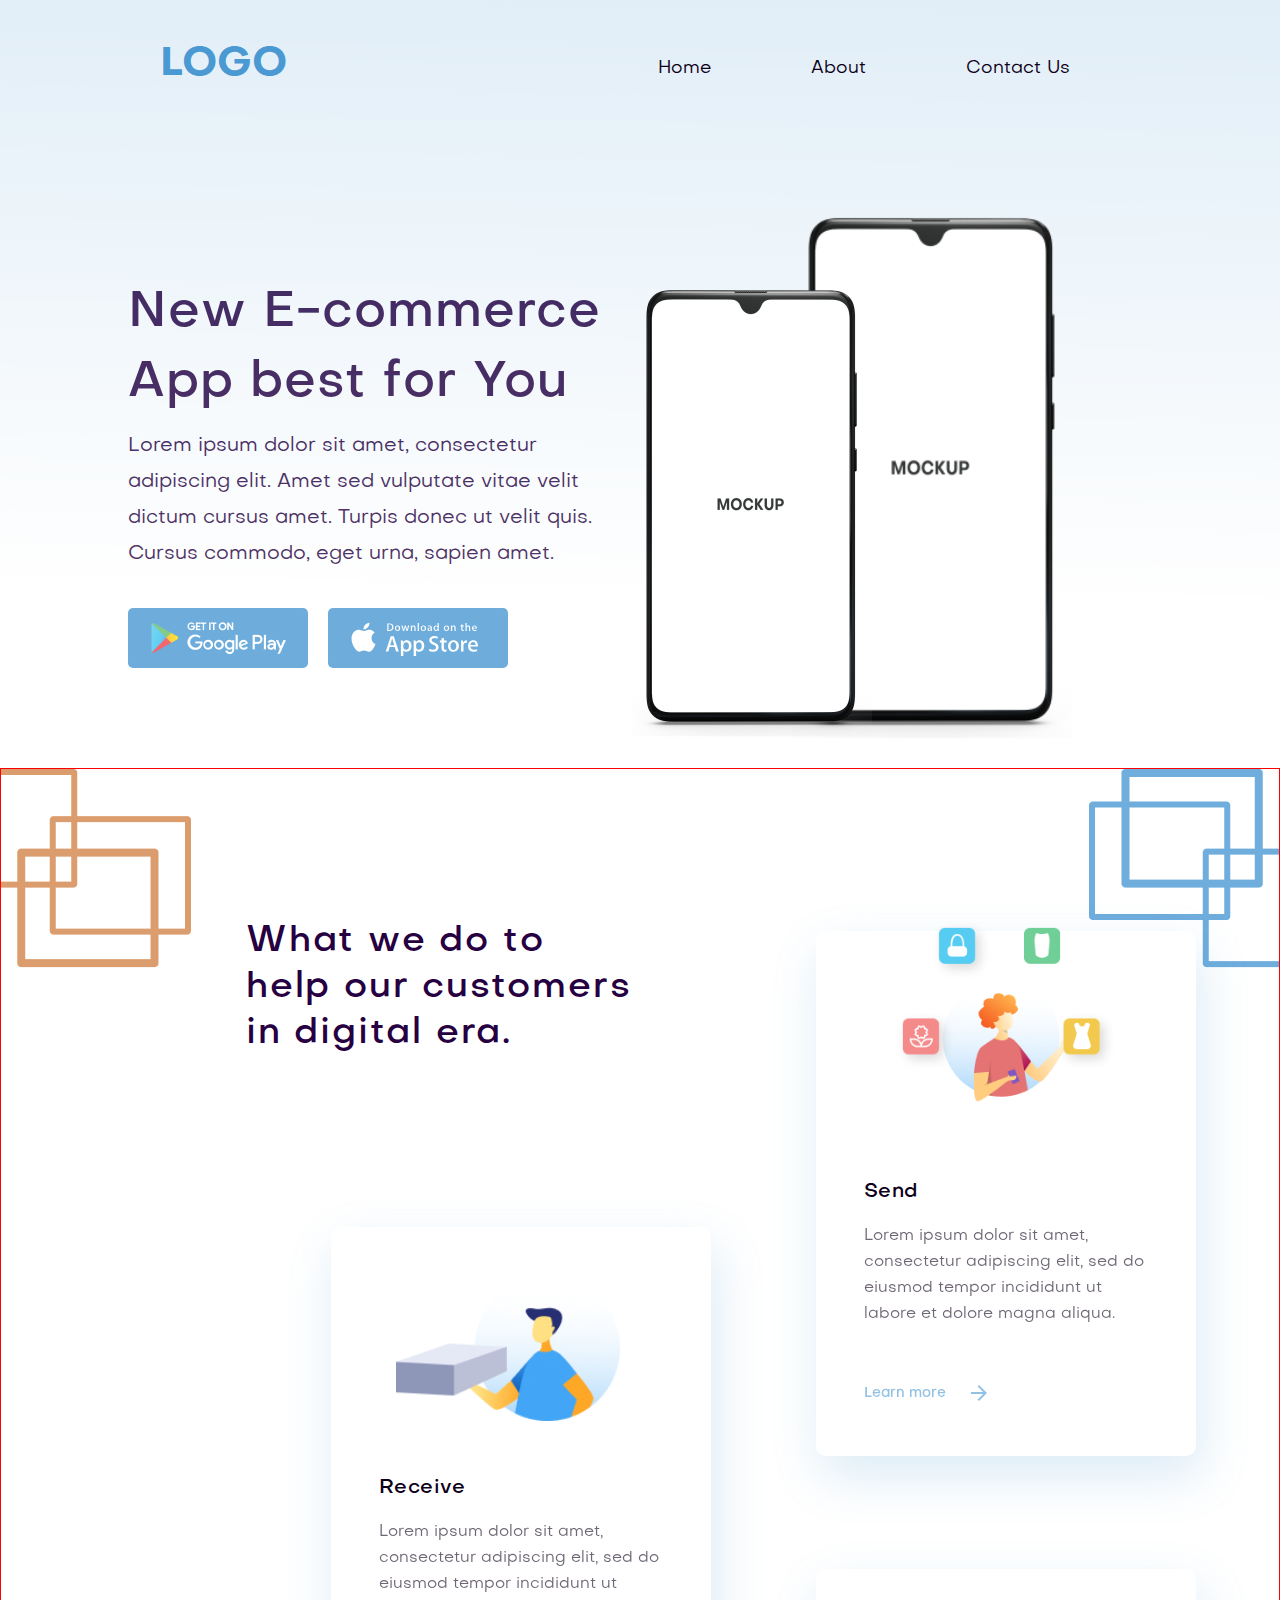
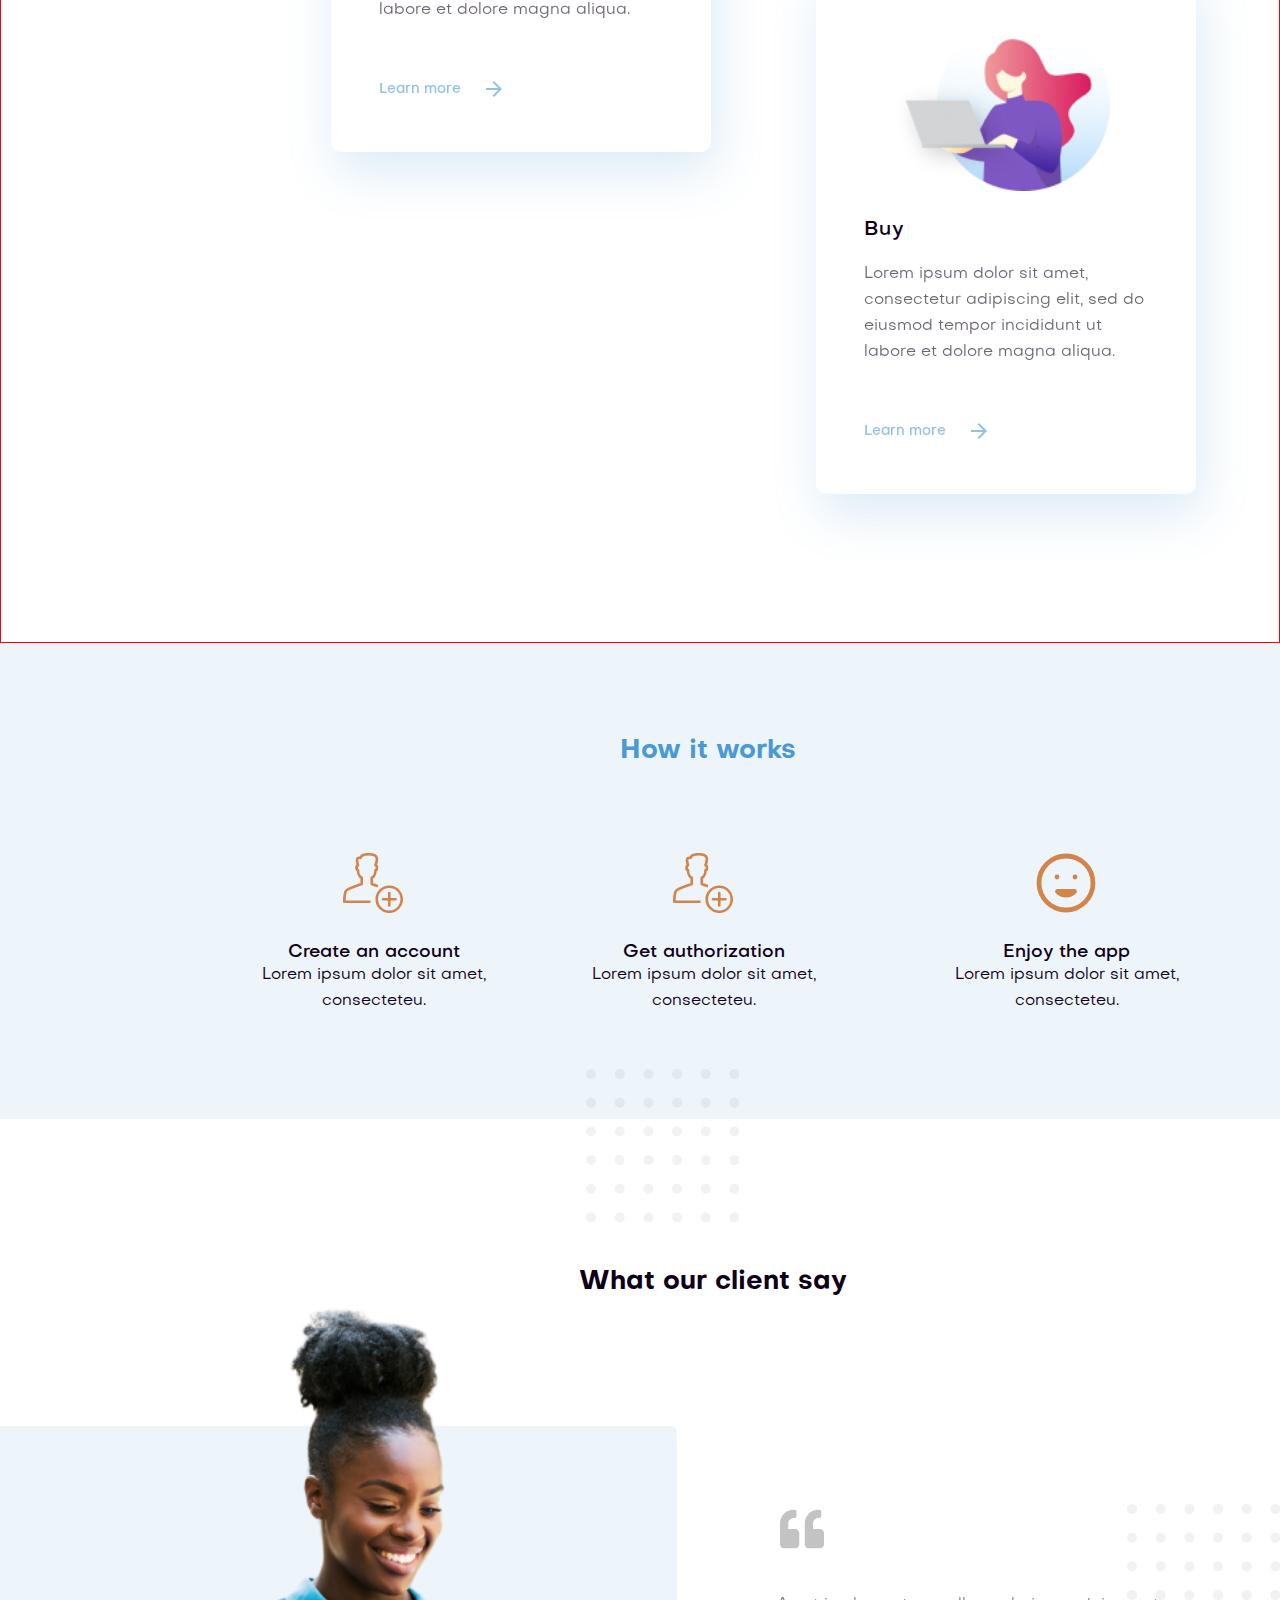
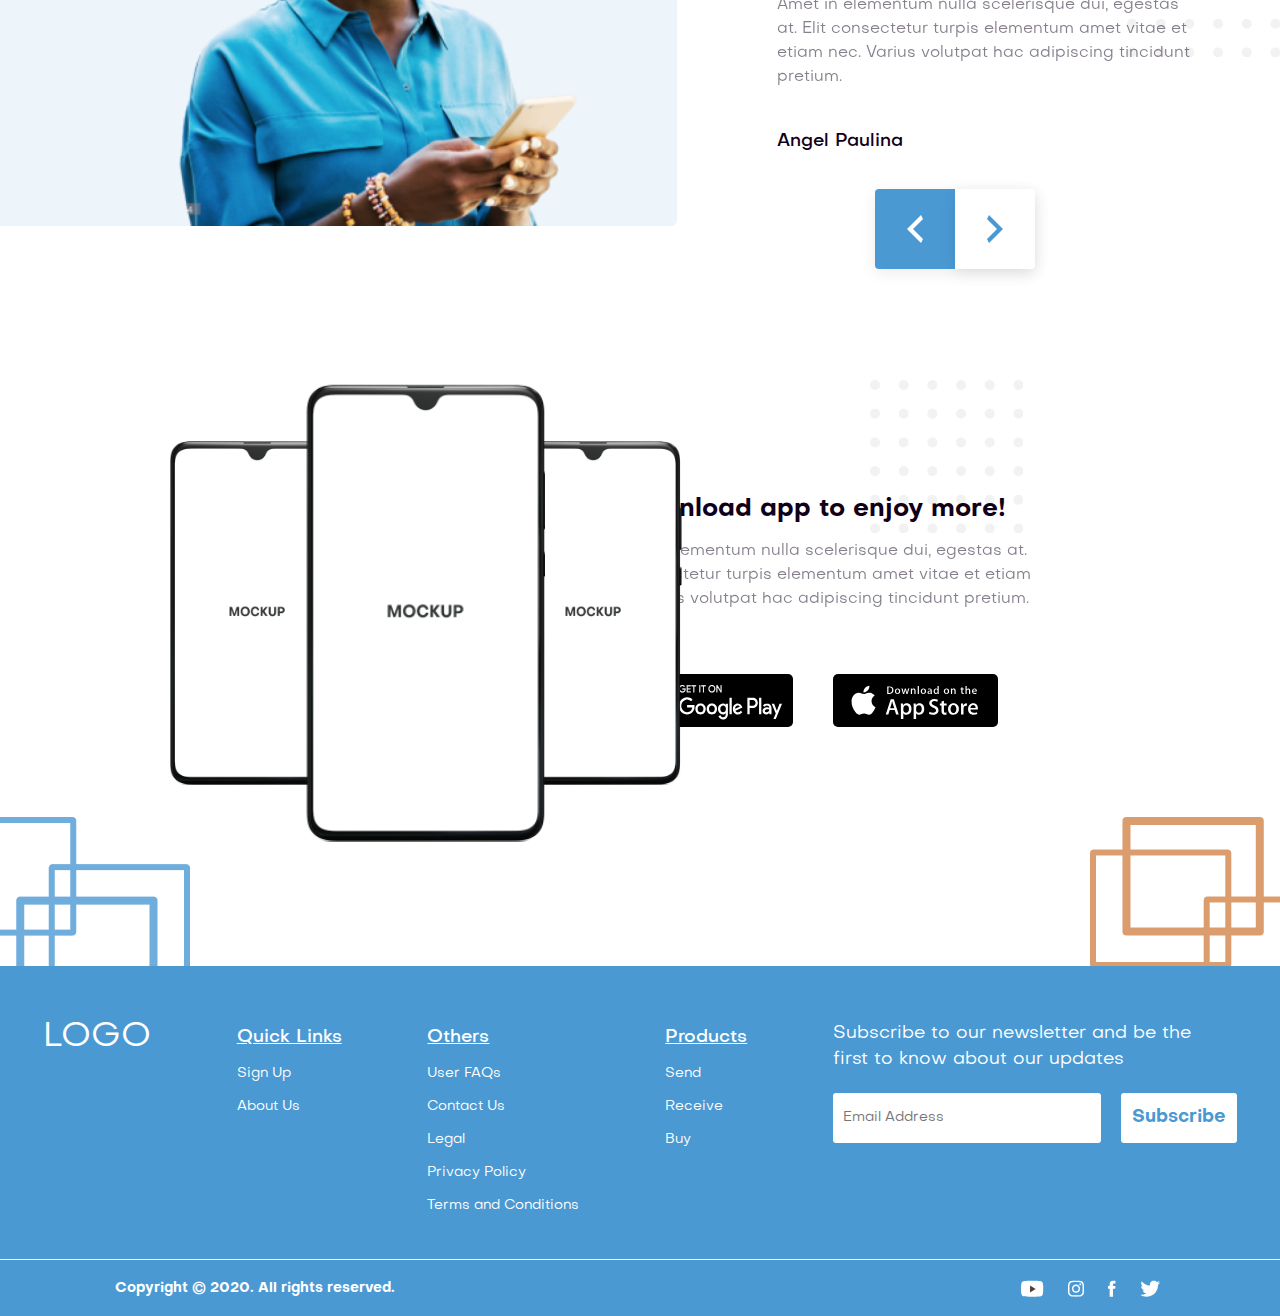
==== commit 4b4603cb: "fixed nav, fixed home top, fixed contactus" ====
--- a/index.html
+++ b/index.html
@@ -37,40 +37,47 @@
                     </div>
                 </div>
                 <div class="homeConteinWhatwedo">
-                    <h2>What we do to help our customers in digital era.</h3>
-                        <div class="homeConteinWhatwedoSend">
-                            <div class="homeConteinWhatwedoWindow">
-                                <img src="./img/girlwithathers.png" alt="">
-                                <h3>Send</h3>
-                                <p>Lorem ipsum dolor sit amet, consectetur adipiscing elit, sed do eiusmod tempor
-                                    incididunt ut labore et dolore magna aliqua. </p>
-                                <a href="#">
-                                    <p>Learn more</p>
-                                </a>
+                    <div class="homeSquaresBlueUp"></div>
+                    <div class="whatwedocontent">
+                        <h2>What we do to help our customers in digital era.</h3>
+                            <div class="homeConteinWhatwedoSend">
+                                <div class="homeConteinWhatwedoWindow">
+                                    <img src="./img/girlwithathers.png" alt="">
+                                    <h3>Send</h3>
+                                    <p>Lorem ipsum dolor sit amet, consectetur adipiscing elit, sed do eiusmod tempor
+                                        incididunt ut labore et dolore magna aliqua. </p>
+                                    <a href="#">
+                                        <p>Learn more</p>
+                                    </a>
+                                </div>
+                                <div class="homeDottedRight"></div>
                             </div>
-                        </div>
-                        <div class="homeConteinWhatwedoReceive">
-                            <div class="homeConteinWhatwedoWindow">
-                                <img src="./img/boywithbrick.png" alt="">
-                                <h3>Receive</h3>
-                                <p>Lorem ipsum dolor sit amet, consectetur adipiscing elit, sed do eiusmod tempor
-                                    incididunt ut labore et dolore magna aliqua. </p>
-                                <a href="#">
-                                    <p>Learn more</p>
-                                </a>
+                            <div class="homeConteinWhatwedoReceive">
+                                <div class="homeConteinWhatwedoWindow">
+                                    <img src="./img/boywithbrick.png" alt="">
+                                    <h3>Receive</h3>
+                                    <p>Lorem ipsum dolor sit amet, consectetur adipiscing elit, sed do eiusmod tempor
+                                        incididunt ut labore et dolore magna aliqua. </p>
+                                    <a href="#">
+                                        <p>Learn more</p>
+                                    </a>
+                                </div>
+                                <div class="homeDottedLeft"></div>
                             </div>
-                        </div>
-                        <div class="homeConteinWhatwedoBuy">
-                            <div class="homeConteinWhatwedoWindow">
-                                <img src="./img/girlWithNotebook.png" alt="">
-                                <h3>Buy</h3>
-                                <p>Lorem ipsum dolor sit amet, consectetur adipiscing elit, sed do eiusmod tempor
-                                    incididunt ut labore et dolore magna aliqua. </p>
-                                <a href="#">
-                                    <p>Learn more</p>
-                                </a>
+                            <div class="homeConteinWhatwedoBuy">
+                                <div class="homeConteinWhatwedoWindow">
+                                    <img src="./img/girlWithNotebook.png" alt="">
+                                    <h3>Buy</h3>
+                                    <p>Lorem ipsum dolor sit amet, consectetur adipiscing elit, sed do eiusmod tempor
+                                        incididunt ut labore et dolore magna aliqua. </p>
+                                    <a href="#">
+                                        <p>Learn more</p>
+                                    </a>
+                                </div>
+                                <div class="homeDottedRightMid"></div>
                             </div>
-                        </div>
+                    </div>
+                    <div class="homeSquaresRedLeft"></div>
                 </div>
                 <div class="homeHowitworks">
                     <h3>How it works</h3>
@@ -161,11 +168,6 @@
                 </div>
                 </form>
             </div>
-            <div class="homeSquaresBlueUp"></div>
-            <div class="homeDottedRight"></div>
-            <div class="homeDottedLeft"></div>
-            <div class="homeDottedRightMid"></div>
-            <div class="homeSquaresRedLeft"></div>
             <div class="homeWomanBack"></div>
             <div class="homeWoman"></div>
             <div class="homeDottedRightBottom"></div>
--- a/css/style.css
+++ b/css/style.css
@@ -62,7 +62,7 @@
 
 /*nav________________*/
 .nav{
-    height: 609px;
+    height: 278px;
     width: 100%;
     display: flex;
     justify-content: space-around;
@@ -104,18 +104,7 @@
     height: 609px;
     z-index: 1;
 }
-.navBacgroundHome{
-    background: linear-gradient(1.02deg, #4A99D3 -17.33%, rgba(74, 153, 211, 0) 75.91%), #FFFFFF;
-    opacity: 0.2;
-    box-shadow: 0px 4px 16px rgba(75, 0, 129, 0.26);
-    transform: rotate(-180deg);
-    position: absolute;
-    top: 0px;
-    left: 0px;
-    width: 100%;
-    height: 768px;
-    z-index: 1;
-}
+
 /*nav_end____________*/
 
 /*footer_____________*/
--- a/css/style_home.css
+++ b/css/style_home.css
@@ -11,14 +11,26 @@
 .homeContein{
     width: 100%;
 }
+.navBacgroundHome{
+    background: linear-gradient(1.02deg, #4A99D3 -17.33%, rgba(74, 153, 211, 0) 75.91%), #FFFFFF;
+    opacity: 0.2;
+    box-shadow: 0px 4px 16px rgba(75, 0, 129, 0.26);
+    transform: rotate(-180deg);
+    position: absolute;
+    top: 0px;
+    width: 100%;
+    height: 768px;
+    z-index: 1;
+}
 .homeTop{
     position: relative;
-    top: -400px;
+    top: 0px;
     height: 390px;
     width: 100%;
     display: flex;
     justify-content: space-around;
     padding: 0 10%;
+    margin: 0 0 100px 0;
 }
 .homeConteinTop{
     position: relative;
@@ -87,10 +99,24 @@
     width: 380px;
 }
 .homeConteinWhatwedo{
-    position: absolute;
-    top: 768px;
+    position: relative;
     height: 1475px;
     width: 100%;
+    border: 1px solid red;
+}
+.homeSquaresBlueUp{
+    background-image: url("../img/squaresBlueUp.png");
+    z-index: 1;
+    position: absolute;
+    right: 0;
+    height: 199px;
+    width: 190px;
+}
+.homeSquaresRedLeft{
+    background-image: url("../img/squaresOrangeLeft.png");
+    z-index: 1;
+    height: 199px;
+    width: 190px;
 }
 .homeConteinWhatwedo h2{
     position: absolute;
@@ -392,15 +418,7 @@
 }
 /*homeContein_ end______________*/
 /*bacgroundHome_________________*/
-.homeSquaresBlueUp{
-    background-image: url("../img/squaresBlueUp.png");
-    position: absolute;
-    z-index: 1;
-    top: 768px;
-    left: 1250px;
-    height: 199px;
-    width: 190px;
-}
+
 .homeDottedRight{
     background-image: url("../img/DottedSquare.png");
     position: absolute;
@@ -428,15 +446,7 @@
     height: 153.44px;
     width: 153.44px;
 }
-.homeSquaresRedLeft{
-    background-image: url("../img/squaresOrangeLeft.png");
-    position: absolute;
-    z-index: 1;
-    top: 2045px;
-    left: 0px;
-    height: 199px;
-    width: 190px;
-}
+
 .homeWoman{
     background-image: url("../img/photoGirl.png");
     position: absolute;
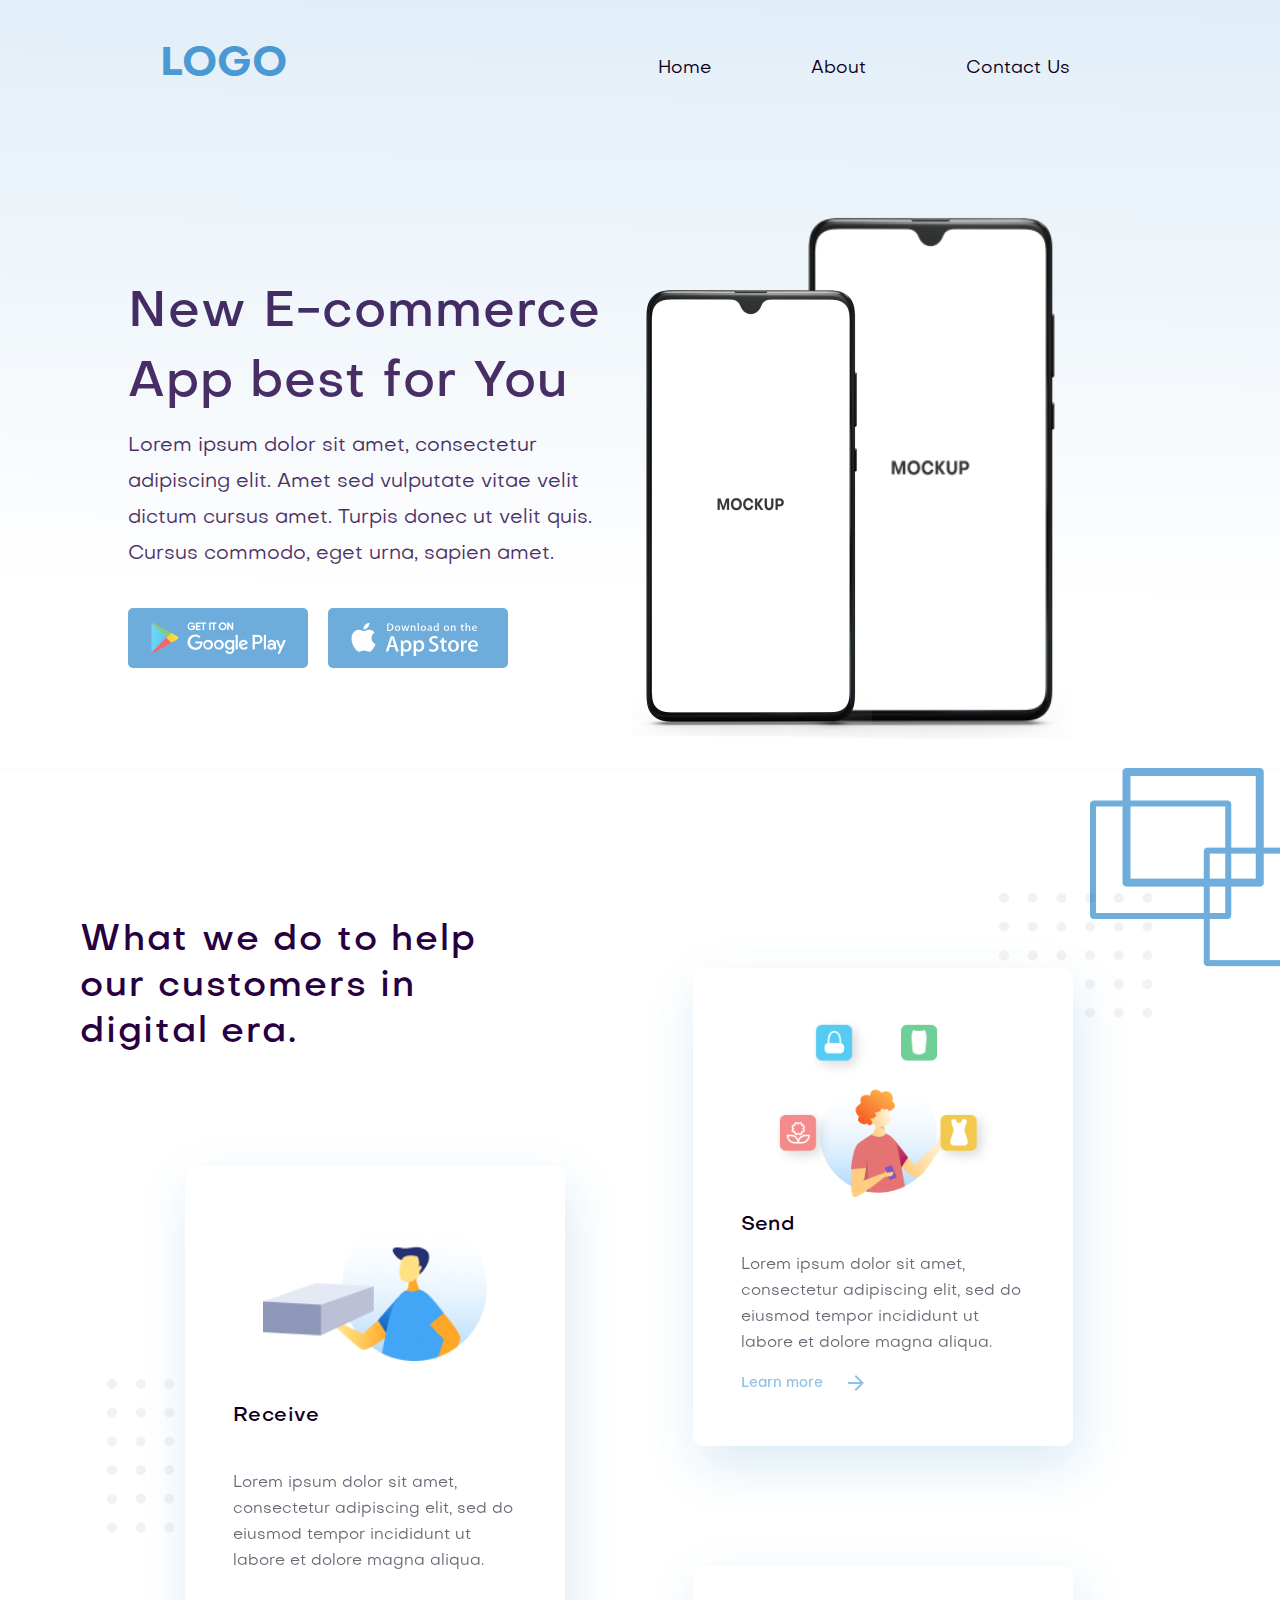
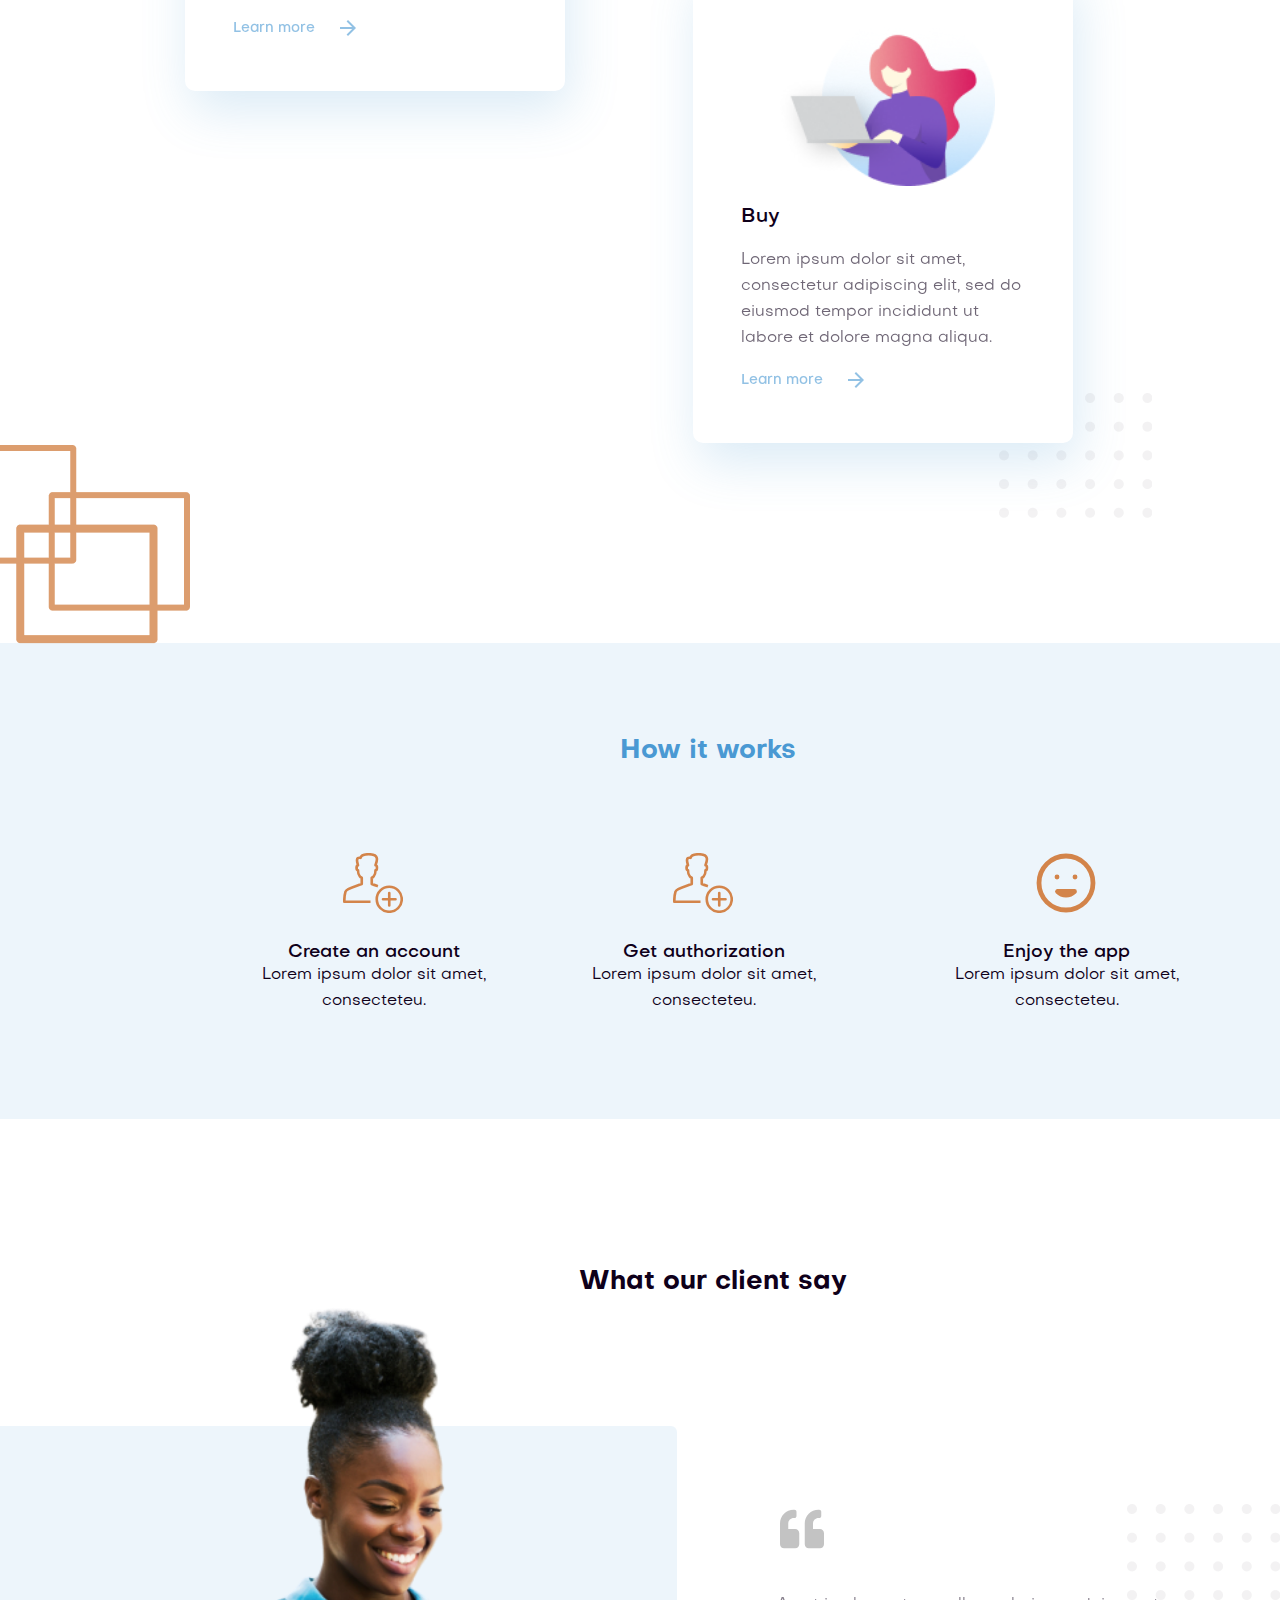
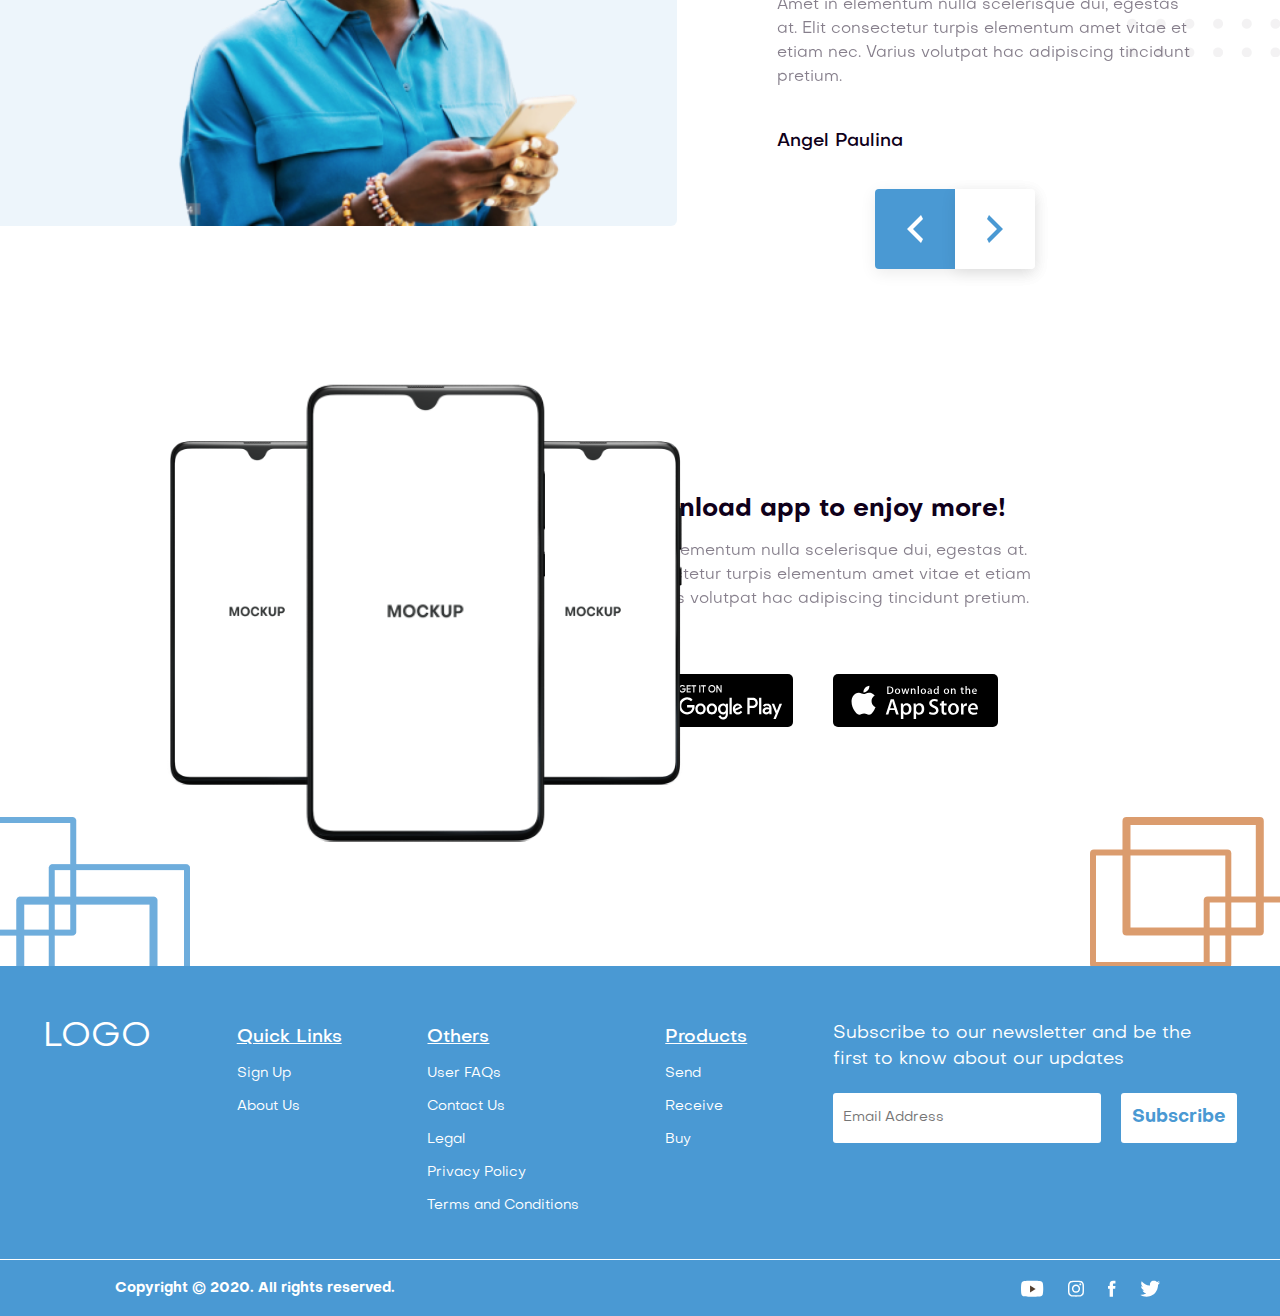
==== commit 1b2d7512: "fixed home block whatwedo" ====
--- a/index.html
+++ b/index.html
@@ -24,7 +24,8 @@
                 <div class="homeTop">
                     <div class="homeConteinTop">
                         <h2>New E-commerce App best for You</h2>
-                        <p>Lorem ipsum dolor sit amet, consectetur adipiscing elit. Amet sed vulputate vitae velit dictum
+                        <p>Lorem ipsum dolor sit amet, consectetur adipiscing elit. Amet sed vulputate vitae velit
+                            dictum
                             cursus amet. Turpis donec ut velit quis. Cursus commodo, eget urna, sapien amet.</p>
                         <div class="soctop">
                             <a href="#" class="homeGoogleTop"><img src="./img/googlePlay.png" alt="GooglePlay"></a>
@@ -39,7 +40,23 @@
                 <div class="homeConteinWhatwedo">
                     <div class="homeSquaresBlueUp"></div>
                     <div class="whatwedocontent">
-                        <h2>What we do to help our customers in digital era.</h3>
+                        <div class="whatwedoColumn1">
+                            <h2>What we do to help our customers in digital era.</h2>
+                            <div class="homeConteinWhatwedoReceive">
+                                <div class="homeConteinWhatwedoWindow">
+                                    <img src="./img/boywithbrick.png" alt="">
+                                    <h3>Receive</h3>
+                                    <p>Lorem ipsum dolor sit amet, consectetur adipiscing elit, sed do eiusmod tempor
+                                        incididunt ut labore et dolore magna aliqua. </p>
+                                    <a href="#">
+                                        <p>Learn more</p>
+                                    </a>
+                                </div>
+                            </div>
+                            <div class="homeDottedLeft"></div>
+                        </div>
+                        <div class="whatwedoColumn2">
+                            <div class="homeDottedRight"></div>
                             <div class="homeConteinWhatwedoSend">
                                 <div class="homeConteinWhatwedoWindow">
                                     <img src="./img/girlwithathers.png" alt="">
@@ -50,19 +67,6 @@
                                         <p>Learn more</p>
                                     </a>
                                 </div>
-                                <div class="homeDottedRight"></div>
-                            </div>
-                            <div class="homeConteinWhatwedoReceive">
-                                <div class="homeConteinWhatwedoWindow">
-                                    <img src="./img/boywithbrick.png" alt="">
-                                    <h3>Receive</h3>
-                                    <p>Lorem ipsum dolor sit amet, consectetur adipiscing elit, sed do eiusmod tempor
-                                        incididunt ut labore et dolore magna aliqua. </p>
-                                    <a href="#">
-                                        <p>Learn more</p>
-                                    </a>
-                                </div>
-                                <div class="homeDottedLeft"></div>
                             </div>
                             <div class="homeConteinWhatwedoBuy">
                                 <div class="homeConteinWhatwedoWindow">
@@ -74,8 +78,9 @@
                                         <p>Learn more</p>
                                     </a>
                                 </div>
-                                <div class="homeDottedRightMid"></div>
                             </div>
+                            <div class="homeDottedRightMid"></div>
+                        </div>
                     </div>
                     <div class="homeSquaresRedLeft"></div>
                 </div>
@@ -120,12 +125,13 @@
                 </div>
                 <div class="homeConteinBottom">
                     <h3>Download app to enjoy more!</h3>
-                    <p>Amet in elementum nulla scelerisque dui, egestas at. Elit consectetur turpis elementum amet vitae et etiam nec.
+                    <p>Amet in elementum nulla scelerisque dui, egestas at. Elit consectetur turpis elementum amet vitae
+                        et etiam nec.
                         Varius volutpat hac adipiscing tincidunt pretium.</p>
                     <a href="#" class="homeGoogleBot"><img src="./img/googleplayblack.svg" alt="GooglePlay"></a>
                     <a href="#" class="homeAppstoreBot"><img src="./img/appstore.svg" alt="AppStore"></a>
                 </div>
-                </div>
+            </div>
             <div class="footer">
                 <div class="footerTop">
                     <div>LOGO</div>
--- a/css/style_home.css
+++ b/css/style_home.css
@@ -102,7 +102,6 @@
     position: relative;
     height: 1475px;
     width: 100%;
-    border: 1px solid red;
 }
 .homeSquaresBlueUp{
     background-image: url("../img/squaresBlueUp.png");
@@ -117,51 +116,133 @@
     z-index: 1;
     height: 199px;
     width: 190px;
+    position: relative;
+    top: -198px;
+}
+.whatwedocontent{
+    display: flex;
+    justify-content: center;
+    align-items: center;
+    height: 100%;
 }
 .homeConteinWhatwedo h2{
     position: absolute;
     top: 150px;
-    left: 245px;
+    align-self: flex-start;
     height: 138px;
-    width: 395px;
+    width: 400px;
     font-size: 36px;
     font-weight: 500;
     color: rgba(38, 0, 65, 1);
     line-height: 46px;
     letter-spacing: 0.05em;
 }
-.homeConteinWhatwedoSend{
-    position: absolute;
+.whatwedoColumn1{
+    display: flex;
+    flex-direction: column;
+    justify-content: center;
+    align-items: flex-end;
+    width: 485px;
+    height: 100%;
+}
+.homeConteinWhatwedoReceive{
+    position: relative;
     z-index: 2;
-    top: 162px;
-    left: 815px;
     height: 525px;
     width: 380px;
     background: #FFFFFF;
     box-shadow: 5px 20px 50px rgba(74, 153, 211, 0.2);
     border-radius: 10px;
+}
+.homeConteinWhatwedoReceive img{
+    z-index: 3;
+    align-self: center;
+}
+.homeDottedLeft{
+    background-image: url("../img/DottedSquare.png");
+    position: relative;
+    right: 305px;
+    bottom: 312px;
+    z-index: 1;
+    height: 153.44px;
+    width: 153.44px;
+}
+.whatwedoColumn2{
+    display: flex;
+    flex-direction: column;
+    justify-content: center;
+    width: 635px;
+    height: 100%;
+    align-items: center;
+}
+.homeConteinWhatwedoSend{
+    position: relative;
+    z-index: 2;
+    height: 525px;
+    width: 380px;
+    background: #FFFFFF;
+    box-shadow: 5px 20px 50px rgba(74, 153, 211, 0.2);
+    border-radius: 10px;
+    margin: 60px 0;
+}
+.homeDottedRight{
+    background-image: url("../img/DottedSquare.png");
+    position: relative;
+    top: 125px;
+    left: 193px;
+    z-index: 2;
+    height: 153.44px;
+    width: 153.44px;
+}
+.homeConteinWhatwedoBuy{
+    position: relative;
+    z-index: 2;
+    height: 525px;
+    width: 380px;
+    background: #FFFFFF;
+    box-shadow: 5px 20px 50px rgba(74, 153, 211, 0.2);
+    border-radius: 10px;
+    margin: 60px 0;
+}
+.homeConteinWhatwedoBuy img{
+    z-index: 3;
+    align-self: center;
+}
+.homeDottedRightMid{
+    background-image: url("../img/DottedSquare.png");
+    position: relative;
+    bottom: 110px;
+    left: 193px;
+    z-index: 1;
+    height: 153.44px;
+    width: 153.44px;
+}
+.homeConteinWhatwedoWindow{
+    position: relative;
+    z-index: 4;
+    height: 100%;
+    display: flex;
+    flex-direction: column;
+    justify-content: space-between;
+    align-items: flex-start;
     padding: 48px;
 }
 .homeConteinWhatwedoWindow img{
     display: block;
-    position: absolute;
-    top: -12px;
-    left: 78px;
+    position: relative;
+    align-self: center;
     z-index: 3;
     width: 224px;
 }
 .homeConteinWhatwedoWindow h3{
-    position: absolute;
-    top: 246px;
     font-weight: 500;
     font-size: 20px;
     line-height: 30px;
     letter-spacing: 0.02em;
     color: #0F001A;
+    z-index: 3;
 }
 .homeConteinWhatwedoWindow p{
-    position: absolute;
-    top: 292px;
     height: 103px;
     width: 284px;
     font-weight: 400;
@@ -169,11 +250,11 @@
     line-height: 26px;
     color: #0F001A;
     opacity: 0.6;
+    z-index: 3;
 }
 .homeConteinWhatwedoWindow a p{
     display: block;
-    position: absolute;
-    top: 447px;
+    height: 30px;
     font-family: Objective;
     font-style: normal;
     font-weight: 500;
@@ -181,6 +262,7 @@
     line-height: 30px;
     color: #4A99D3;
     width: 100px;
+    z-index: 3;
 }
 .homeConteinWhatwedoWindow a p::after{
     content: "";
@@ -190,39 +272,7 @@
     background-size: 16px 16px;
     padding: 14px; /*__ПОЧЕМУ_БЕЗ_ПАДДИНГА_НЕ_ОТОБРАЖАЕТСЯ_???__*/
     margin: 0 0 0 25px;
-}
-.homeConteinWhatwedoReceive{
-    position: absolute;
-    z-index: 2;
-    top: 458px;
-    left: 330px;
-    height: 525px;
-    width: 380px;
-    background: #FFFFFF;
-    box-shadow: 5px 20px 50px rgba(74, 153, 211, 0.2);
-    border-radius: 10px;
-    padding: 48px;
-}
-
-.homeConteinWhatwedoBuy{
-    position: absolute;
-    z-index: 2;
-    top: 800px;
-    left: 815px;
-    height: 525px;
-    width: 380px;
-    background: #FFFFFF;
-    box-shadow: 5px 20px 50px rgba(74, 153, 211, 0.2);
-    border-radius: 10px;
-    padding: 48px;
-}
-.homeConteinWhatwedoReceive img{
-    left: 65px;
-    top:48px;
-}
-.homeConteinWhatwedoBuy img{
-    top: 49px;
-    left: 70px;
+    z-index: 3;
 }
 .homeHowitworks{
     position: absolute;
@@ -418,35 +468,6 @@
 }
 /*homeContein_ end______________*/
 /*bacgroundHome_________________*/
-
-.homeDottedRight{
-    background-image: url("../img/DottedSquare.png");
-    position: absolute;
-    z-index: 1;
-    top: 853px;
-    right: 167.56px;
-    height: 153.44px;
-    width: 153.44px;
-}
-.homeDottedLeft{
-    background-image: url("../img/DottedSquare.png");
-    position: absolute;
-    z-index: 1;
-    top: 1442px;
-    left: 255px;
-    height: 153.44px;
-    width: 153.44px;
-}
-.homeDottedRightMid{
-    background-image: url("../img/DottedSquare.png");
-    position: absolute;
-    z-index: 1;
-    top: 2011px;
-    right: 172.56px;
-    height: 153.44px;
-    width: 153.44px;
-}
-
 .homeWoman{
     background-image: url("../img/photoGirl.png");
     position: absolute;
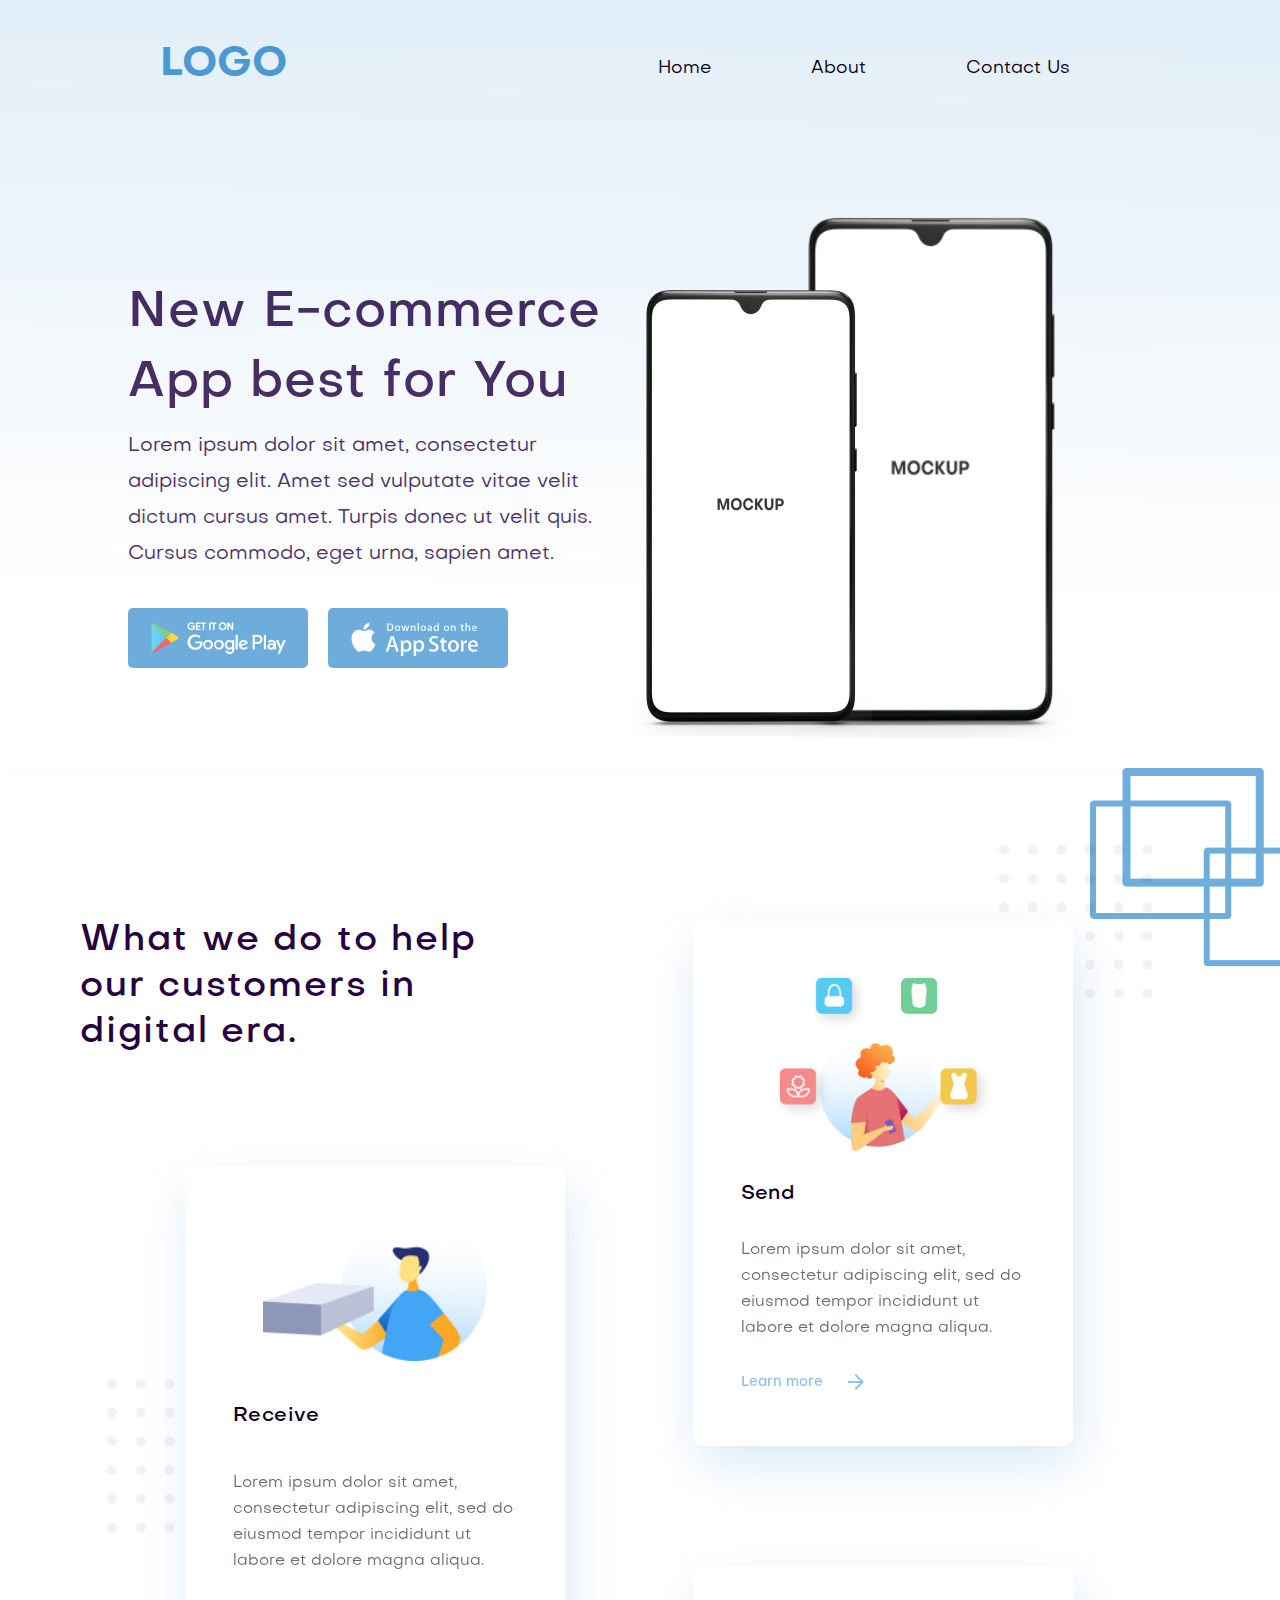
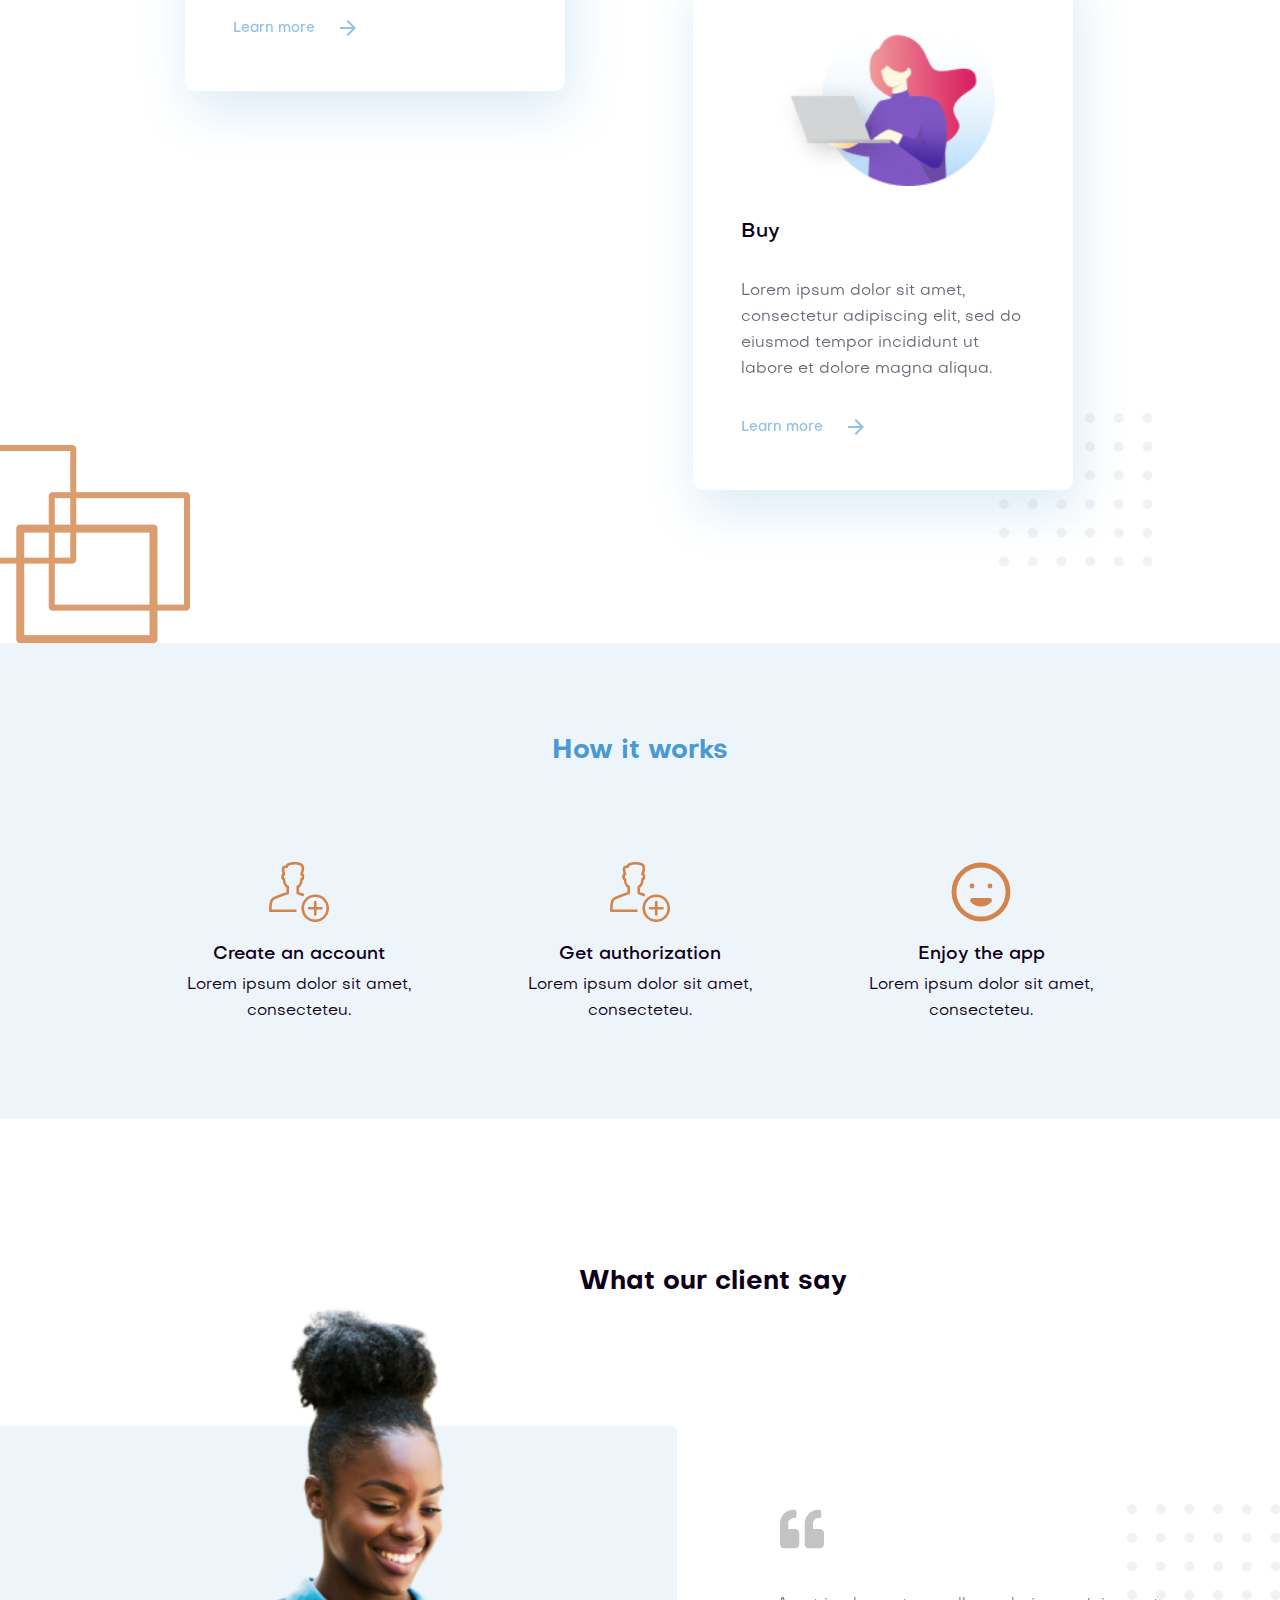
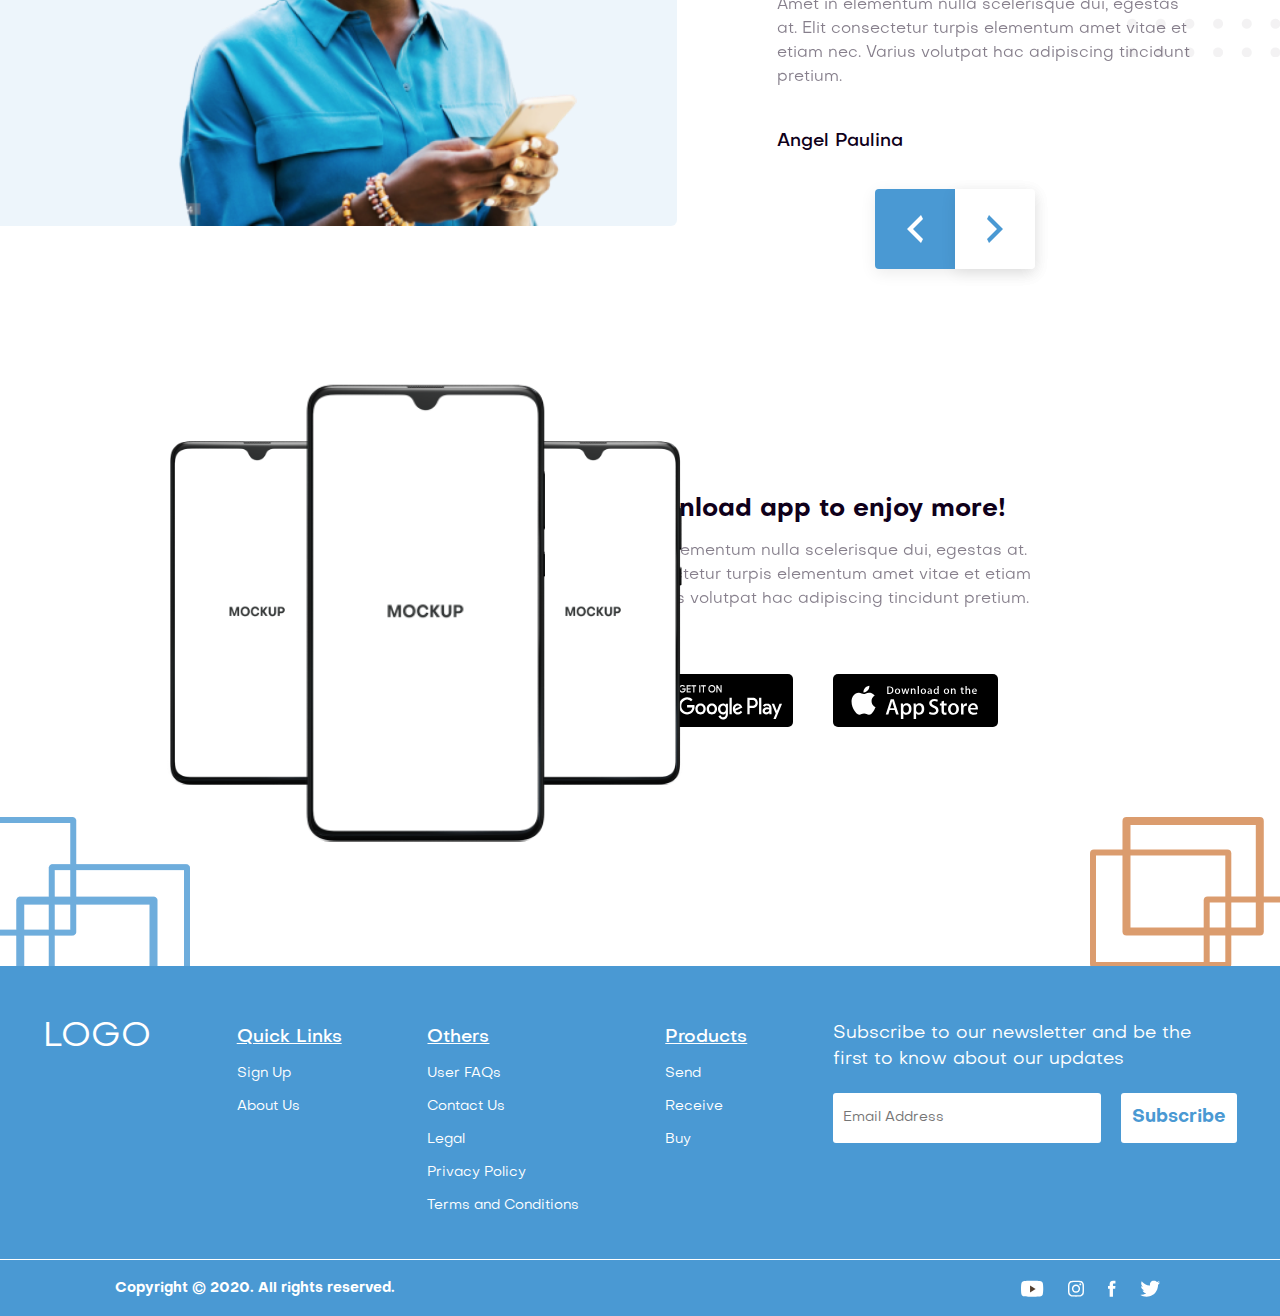
==== commit 2cc56861: "fixed block howitworks" ====
--- a/index.html
+++ b/index.html
@@ -86,25 +86,27 @@
                 </div>
                 <div class="homeHowitworks">
                     <h3>How it works</h3>
-                    <div class="homeHowitworksCreate">
-                        <div class="homeHowitworksConteins">
-                            <img src="./img/logoBoy.svg" alt="">
-                            <h4>Create an account</h4>
-                            <p>Lorem ipsum dolor sit amet, consecteteu.</p>
+                    <div class="howitworksContein">
+                        <div class="homeHowitworksCreate">
+                            <div class="homeHowitworksConteins">
+                                <img src="./img/logoBoy.svg" alt="">
+                                <h4>Create an account</h4>
+                                <p>Lorem ipsum dolor sit amet, consecteteu.</p>
+                            </div>
                         </div>
-                    </div>
-                    <div class="homeHowitworksGet">
-                        <div class="homeHowitworksConteins">
-                            <img src="./img/logoBoy.svg" alt="">
-                            <h4>Get authorization</h4>
-                            <p>Lorem ipsum dolor sit amet, consecteteu.</p>
+                        <div class="homeHowitworksGet">
+                            <div class="homeHowitworksConteins">
+                                <img src="./img/logoBoy.svg" alt="">
+                                <h4>Get authorization</h4>
+                                <p>Lorem ipsum dolor sit amet, consecteteu.</p>
+                            </div>
                         </div>
-                    </div>
-                    <div class="homeHowitworksEnjoy">
-                        <div class="homeHowitworksConteins">
-                            <img src="./img/logoSmile.svg" alt="">
-                            <h4>Enjoy the app</h4>
-                            <p>Lorem ipsum dolor sit amet, consecteteu.</p>
+                        <div class="homeHowitworksEnjoy">
+                            <div class="homeHowitworksConteins">
+                                <img src="./img/logoSmile.svg" alt="">
+                                <h4>Enjoy the app</h4>
+                                <p>Lorem ipsum dolor sit amet, consecteteu.</p>
+                            </div>
                         </div>
                     </div>
                 </div>
--- a/css/style_home.css
+++ b/css/style_home.css
@@ -183,16 +183,17 @@
     background: #FFFFFF;
     box-shadow: 5px 20px 50px rgba(74, 153, 211, 0.2);
     border-radius: 10px;
-    margin: 60px 0;
+    margin: 0 0 60px 0;
 }
 .homeDottedRight{
     background-image: url("../img/DottedSquare.png");
     position: relative;
-    top: 125px;
+    top: 77px;
     left: 193px;
     z-index: 2;
     height: 153.44px;
     width: 153.44px;
+    overflow: visible;
 }
 .homeConteinWhatwedoBuy{
     position: relative;
@@ -202,7 +203,7 @@
     background: #FFFFFF;
     box-shadow: 5px 20px 50px rgba(74, 153, 211, 0.2);
     border-radius: 10px;
-    margin: 60px 0;
+    margin: 60px 0 0 0;
 }
 .homeConteinWhatwedoBuy img{
     z-index: 3;
@@ -211,11 +212,12 @@
 .homeDottedRightMid{
     background-image: url("../img/DottedSquare.png");
     position: relative;
-    bottom: 110px;
+    bottom: 77px;
     left: 193px;
     z-index: 1;
     height: 153.44px;
     width: 153.44px;
+    overflow: visible;
 }
 .homeConteinWhatwedoWindow{
     position: relative;
@@ -283,47 +285,53 @@
     background: rgba(74, 153, 211, 0.1);
 }
 .homeHowitworks h3{
-    position: absolute;
-    top: 95px;
-    left: 608px;
-    height: 30px;
-    width: 200px;
+    position: relative;
+    padding: 95px 0 0 0;
+    height: 125px;
+    width: 100%;
     font-weight: 700;
     font-size: 26px;
     line-height: 27px;
     text-align: center;
     color: #4A99D3;
 }
+.howitworksContein{
+    width: 100%;
+    height: 350px;
+    padding: 0 10%;
+    display: flex;
+    justify-content: space-around;
+    align-items: center;
+}
 .homeHowitworksCreate{
-    position: absolute;
-    top: 210px;
-    left: 245px;
+    position: relative;
     height: 171px;
     width: 257px;
 }
 .homeHowitworksGet{
-    position: absolute;
-    top: 210px;
-    left: 575px;
+    position: relative;
     height: 171px;
     width: 257px;
 }
 .homeHowitworksEnjoy{
-    position: absolute;
-    top: 210px;
-    left: 938px;
+    position: relative;
     height: 171px;
     width: 257px;
 }
+.homeHowitworksConteins{
+    height: 100%;
+    width: 100%;
+    display: flex;
+    flex-direction: column;
+    justify-content: space-around;
+    align-items: center;
+}
 .homeHowitworksConteins img{
-    position: absolute;
-    top: 0;
-    left: 98px;
     height: 60px;
     width: 60px;
 }
 .homeHowitworksConteins h4{
-    margin: 90px 0 0 0;
+    margin: 15px 0 0 0;
     width: 100%;
     text-align: center;
     font-weight: 500;
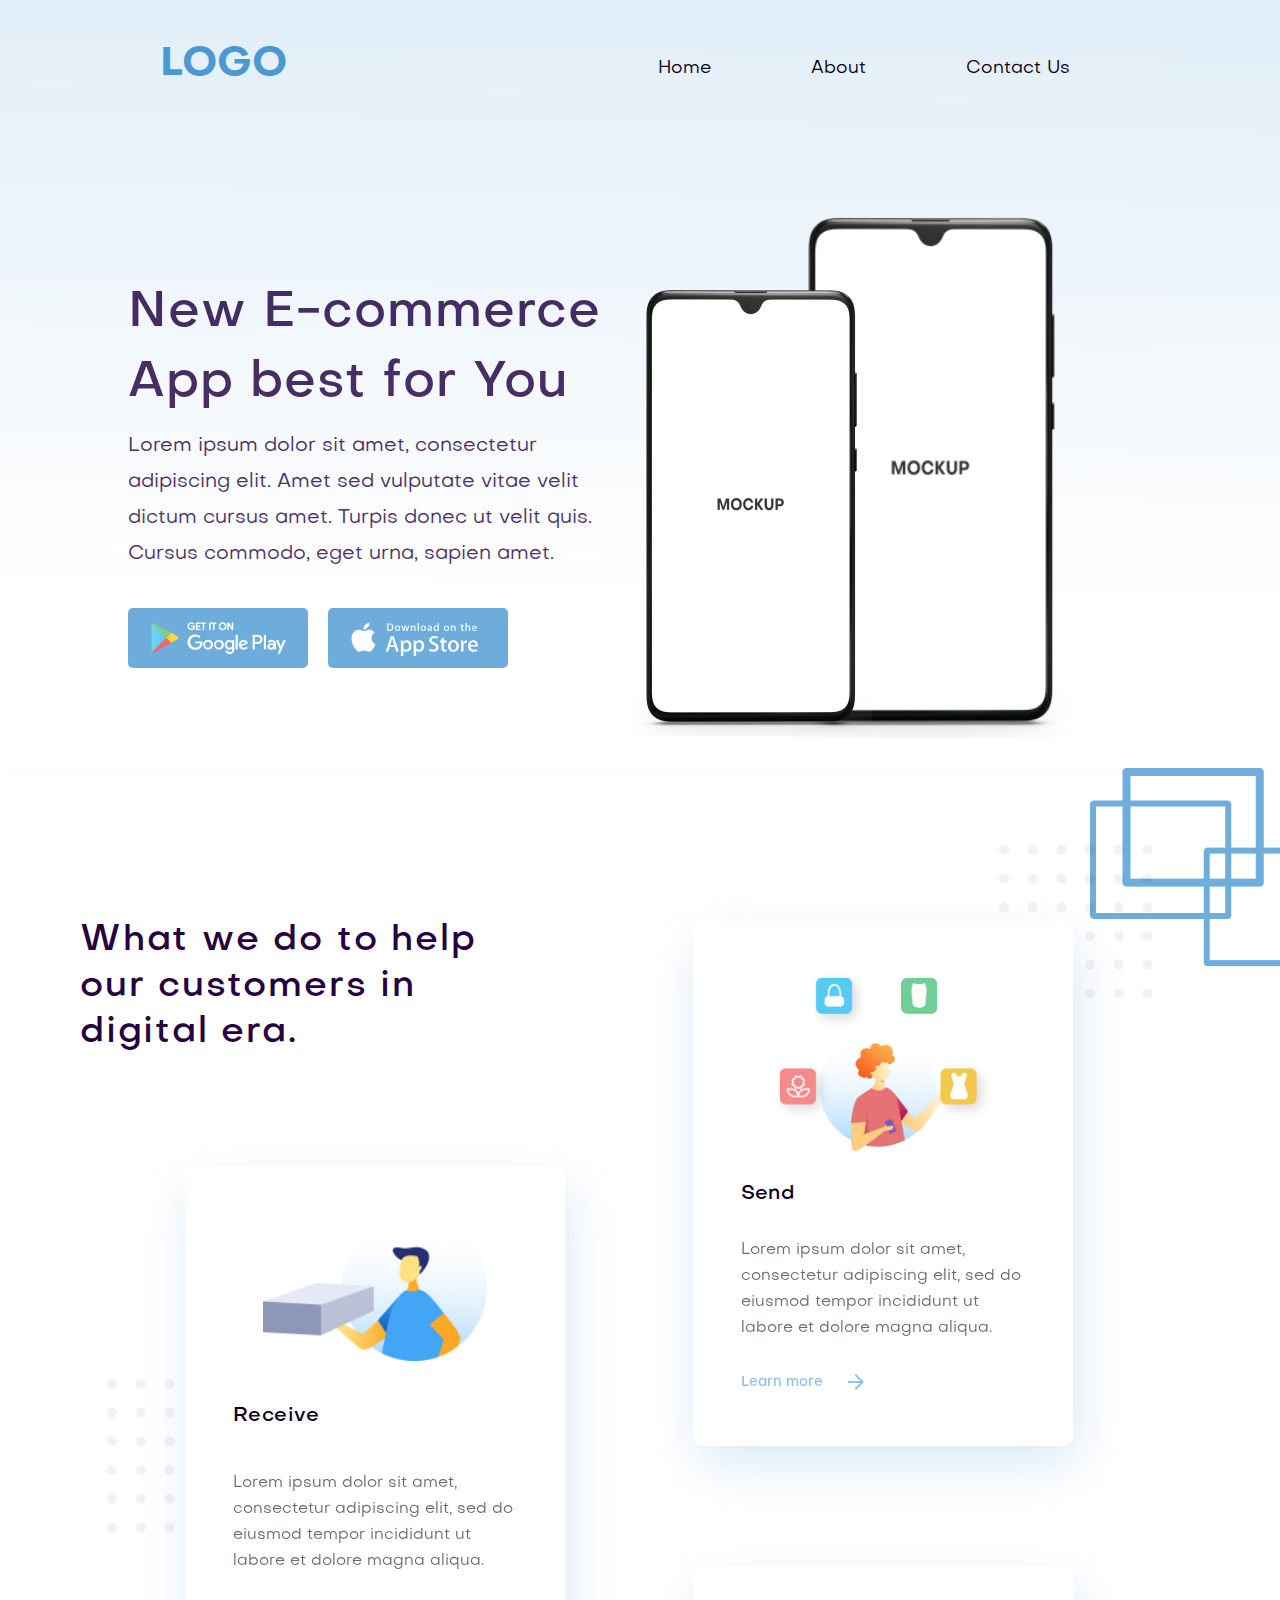
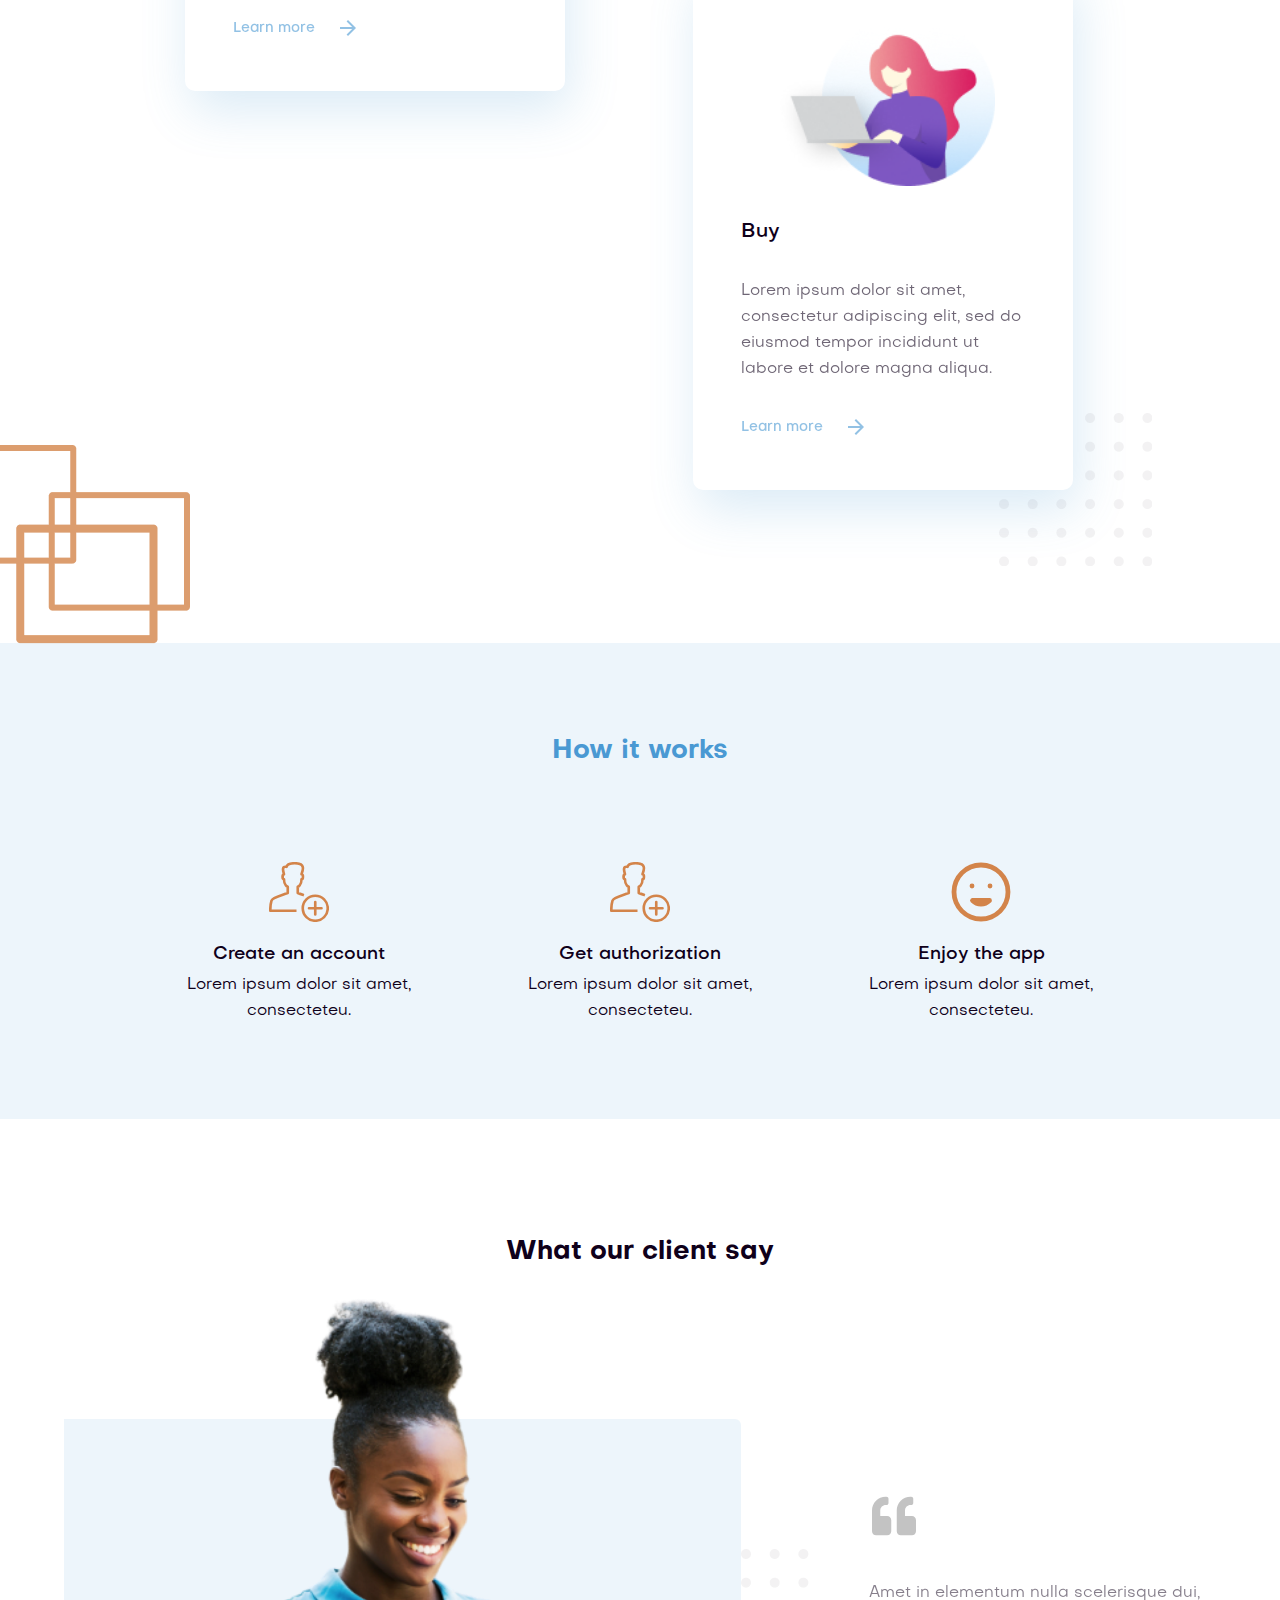
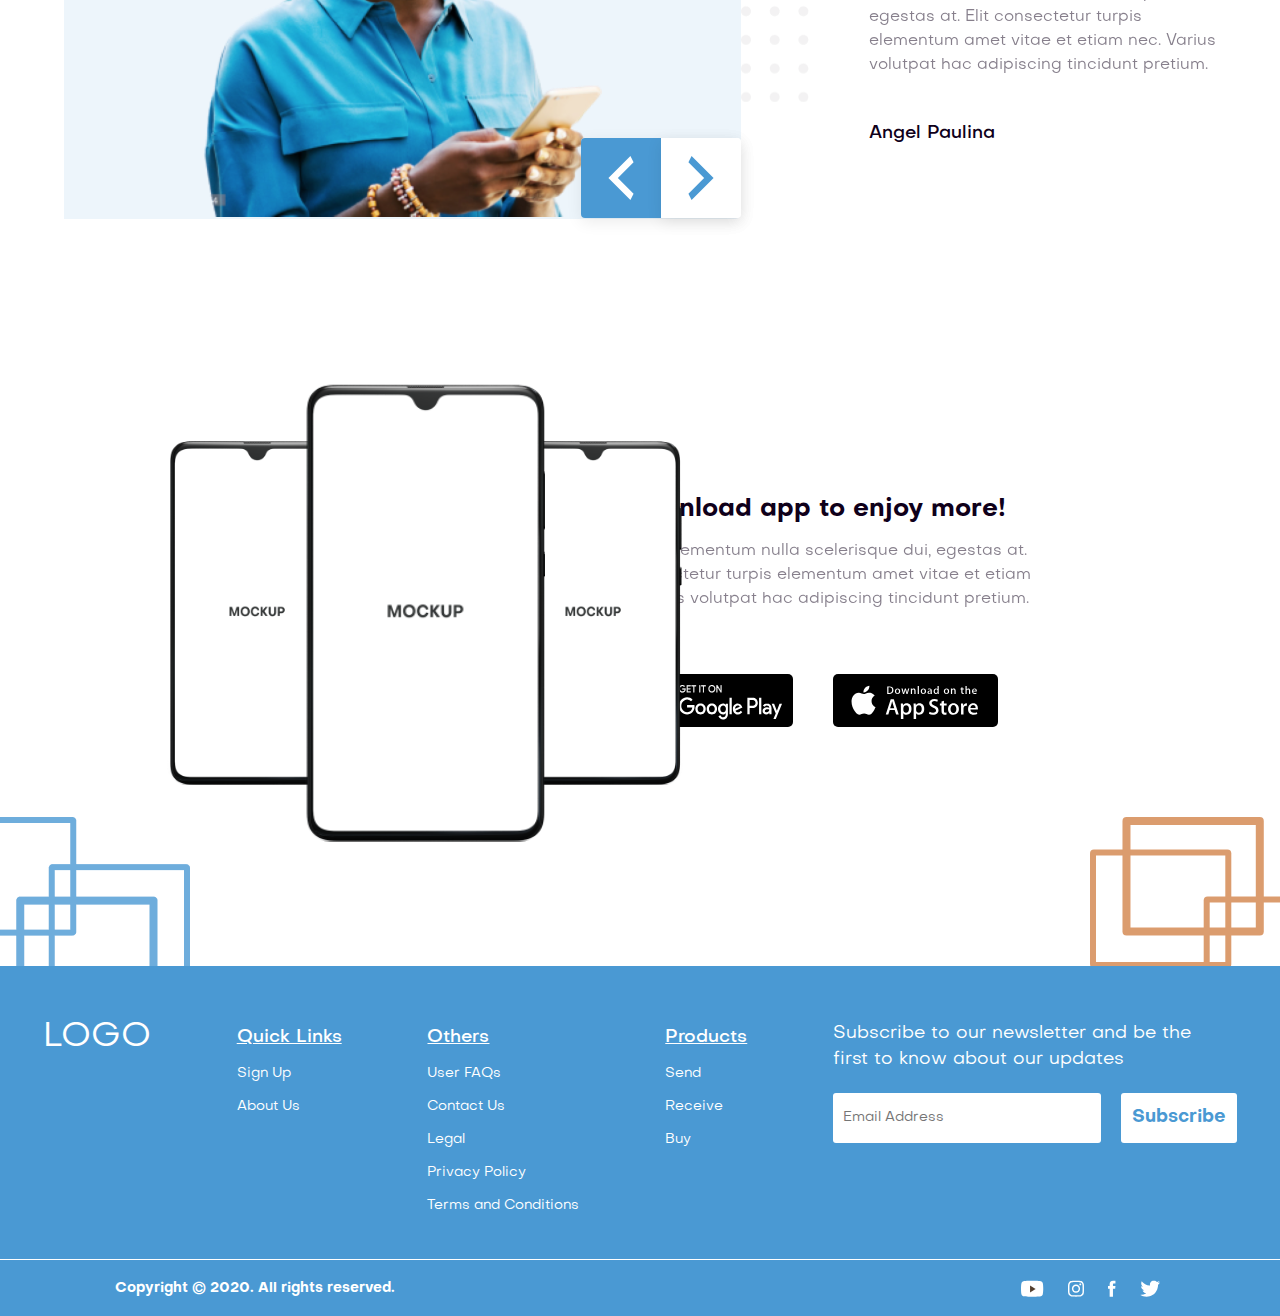
==== commit 8ba4b4a7: "fixed block clients" ====
--- a/index.html
+++ b/index.html
@@ -113,16 +113,24 @@
                 <div class="homeConteinClients">
                     <h3>What our client say</h3>
                     <div class="homeConteinClientsSays">
-                        <img src="./img/quoteLeft.svg" alt="">
-                        <p>Amet in elementum nulla scelerisque dui, egestas at. Elit consectetur turpis elementum amet
-                            vitae et etiam nec. Varius volutpat hac adipiscing tincidunt pretium.</p>
-                        <h4>Angel Paulina</h4>
-                    </div>
-                    <div class="homeConteinClientsButtons">
-                        <Button type="submit" class="homeConteinClientsLeft"><img src="./img/vectorleft.svg"
-                                alt=""></Button>
-                        <Button type="submit" class="homeConteinClientsRight"><img src="./img/vectorright.svg"
-                                alt=""></Button>
+                        <div class="clientsPhotos">
+                            <div class="homeWomanBack"></div>
+                            <div class="homeDottedRightBottom"></div>
+                            <div class="homeConteinClientsButtons">
+                                <Button type="submit" class="homeConteinClientsLeft"><img src="./img/vectorleft.svg"
+                                        alt=""></Button>
+                                <Button type="submit" class="homeConteinClientsRight"><img src="./img/vectorright.svg"
+                                        alt=""></Button>
+                            </div>
+                            <div class="homeWoman"></div>
+                        </div>
+                        <div class="clientstext">
+                            <img src="./img/quoteLeft.svg" alt="">
+                            <p>Amet in elementum nulla scelerisque dui, egestas at. Elit consectetur turpis elementum
+                                amet
+                                vitae et etiam nec. Varius volutpat hac adipiscing tincidunt pretium.</p>
+                            <h4>Angel Paulina</h4>
+                        </div>
                     </div>
                 </div>
                 <div class="homeConteinBottom">
@@ -176,9 +184,6 @@
                 </div>
                 </form>
             </div>
-            <div class="homeWomanBack"></div>
-            <div class="homeWoman"></div>
-            <div class="homeDottedRightBottom"></div>
             <div class="homeSquaresRedRight"></div>
             <div class="homeSquaresBlueLeft"></div>
             <div class="homePhoneBotLeft"></div>
--- a/css/style_home.css
+++ b/css/style_home.css
@@ -277,9 +277,7 @@
     z-index: 3;
 }
 .homeHowitworks{
-    position: absolute;
-    top: 2243px;
-    left: 0px;
+    position: relative;
     height: 476px;
     width: 100%;
     background: rgba(74, 153, 211, 0.1);
@@ -348,65 +346,55 @@
     color: #0F001A;
 }
 .homeConteinClients{
-    position: absolute;
-    z-index: 3;
-    top: 2719px;
+    position: relative;
+    z-index: 3;
     height: 750px;
     width: 100%;
 }
 .homeConteinClients h3{
-    position: absolute;
-    top: 150px;
-    left: 573px;
-    height: 27px;
     width: 280px;
     font-weight: bold;
     font-size: 26px;
     line-height: 27px;
     text-align: center;
     color: #0F001A;
+    width: 100%;
+    height: 300px;
+    padding: 120px 0 0 0;
+    text-align: center;
 }
 .homeConteinClientsSays{
-    position: absolute;
-    top: 388px;
-    left: 777px;
-    height: 245px;
-    width: 418px;
-}
-.homeConteinClientsSays img{
-    position: absolute;
-    top: 0px;
-    left: 0px;
-    height: 44px;
-    width: 50px;
-}
-.homeConteinClientsSays p{
-    position: absolute;
-    top: 86px;
-    left: 0px;
-    height: 100px;
-    width: 100%;
-    font-weight: 400;
-    font-size: 16px;
-    line-height: 24px;
-    color: #0F001A;
-    opacity: 0.5;
-}
-.homeConteinClientsSays h4{
-    position: absolute;
-    bottom: 0px;
-    left: 0px;
-    height: 20px;
-    width: 100%;
-    font-weight: 500;
-    font-size: 18px;
-    line-height: 19px;
-    color: #0F001A;
+    display: flex;
+    justify-content: center;
+    align-items: center;
+}
+.clientsPhotos{
+    margin: 0 5%;
+    height: 400px;
+    z-index: 2;
+}
+.homeWoman{
+    background-image: url("../img/photoGirl.png");
+    z-index: 3;
+    height: 519px;
+    width: 399px;
+    position: relative;
+    top: -754px;
+    margin: 0 auto;
+}
+.homeWomanBack{
+    background: rgba(74, 153, 211, 0.1);
+    border-radius: 0px 6px 6px 0px;
+    position: relative;
+    z-index: 2;
+    height: 400px;
+    width: 677px;
 }
 .homeConteinClientsButtons{
-    position: absolute;
-    bottom: 0px;
-    right: 245px;
+    z-index: 5;
+    position: relative;
+    left: 517px;
+    bottom: 234px;
     height: 80px;
     width: 160px;
     background: #FFFFFF;
@@ -431,6 +419,45 @@
     background: #FFFFFF;
     box-shadow: 0px 4px 16px rgba(0, 0, 0, 0.08);
     border-radius: 0px 4px 4px 0px;
+}
+.homeDottedRightBottom{
+    background-image: url("../img/DottedSquare.png");
+    z-index: 1;
+    height: 153.44px;
+    width: 77px;
+    position: relative;
+    bottom: 270px;
+    left: 677px;
+}
+.clientstext{
+    margin: 0 5%;
+    height: 250px;
+    width: 450px;
+    display: flex;
+    flex-direction: column;
+    align-items: flex-start;
+    justify-content: space-between;
+}
+.homeConteinClientsSays img{
+    height: 44px;
+    width: 50px;
+}
+.homeConteinClientsSays p{
+    height: 100px;
+    width: 100%;
+    font-weight: 400;
+    font-size: 16px;
+    line-height: 24px;
+    color: #0F001A;
+    opacity: 0.5;
+}
+.homeConteinClientsSays h4{
+    height: 20px;
+    width: 100%;
+    font-weight: 500;
+    font-size: 18px;
+    line-height: 19px;
+    color: #0F001A;
 }
 .homeConteinBottom{
     position: absolute;
@@ -476,34 +503,7 @@
 }
 /*homeContein_ end______________*/
 /*bacgroundHome_________________*/
-.homeWoman{
-    background-image: url("../img/photoGirl.png");
-    position: absolute;
-    z-index: 1;
-    top: 2907px;
-    left: 178px;
-    height: 519px;
-    width: 399px;
-}
-.homeWomanBack{
-    background: rgba(74, 153, 211, 0.1);
-    border-radius: 0px 6px 6px 0px;
-    position: absolute;
-    z-index: 0;
-    top: 3026px;
-    left: 0px;
-    height: 400px;
-    width: 677px;
-}
-.homeDottedRightBottom{
-    background-image: url("../img/DottedSquare.png");
-    position: absolute;
-    z-index: 1;
-    top: 3104px;
-    right: 0px;
-    height: 153.44px;
-    width: 153.44px;
-}
+
 .homePhoneBotLeft{
     position: absolute;
     z-index: 1;
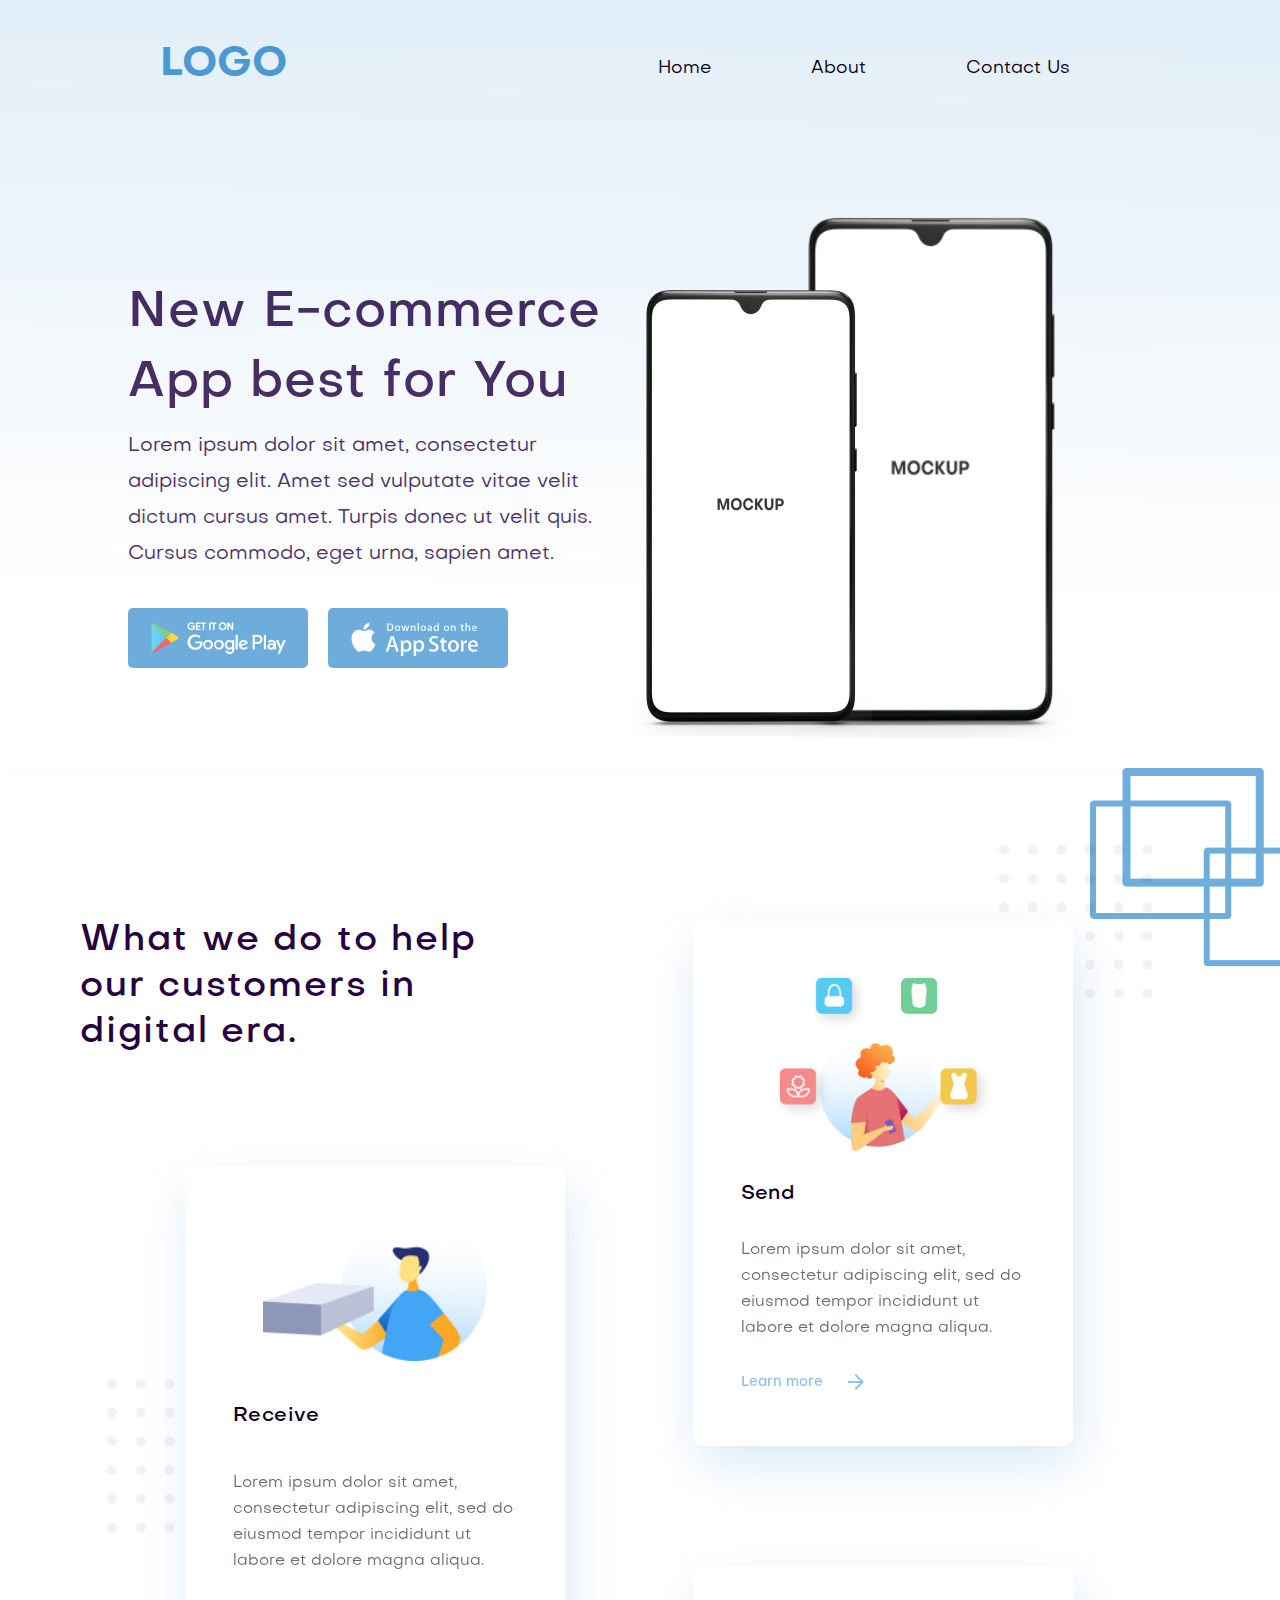
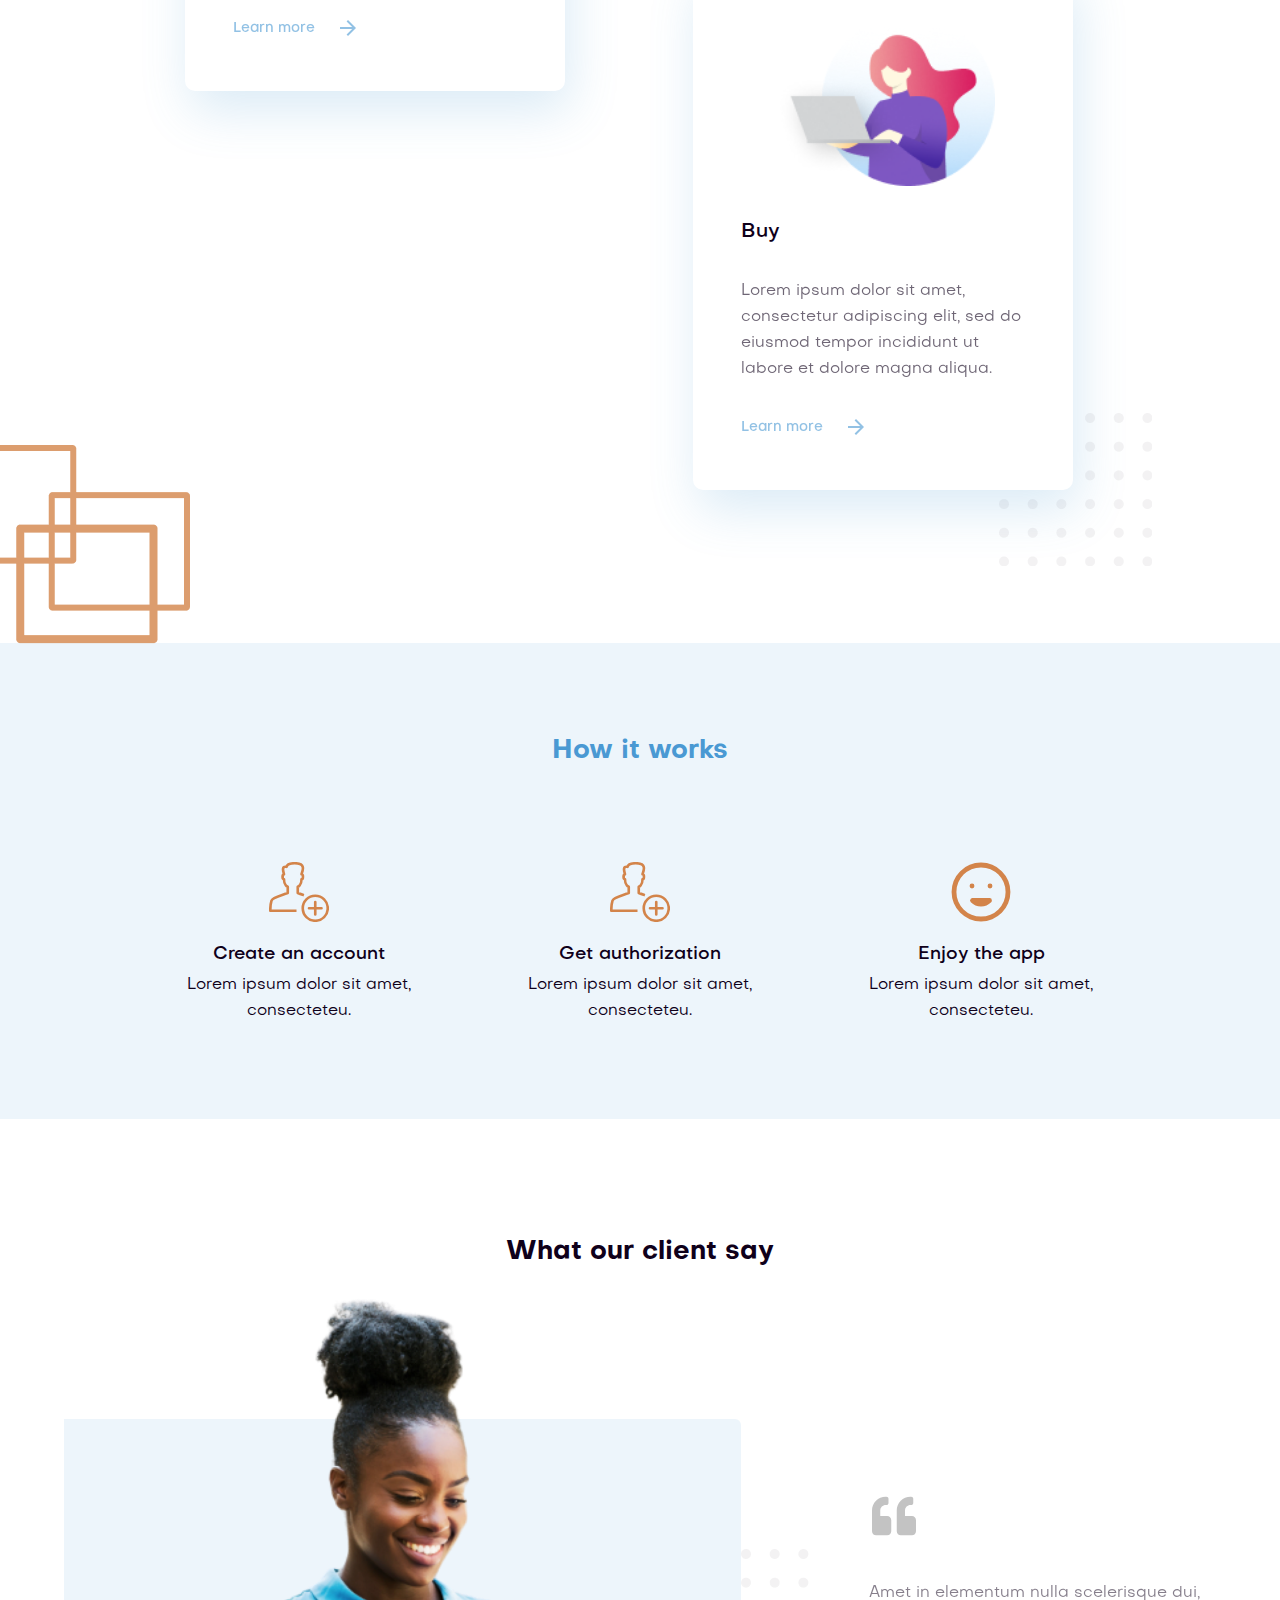
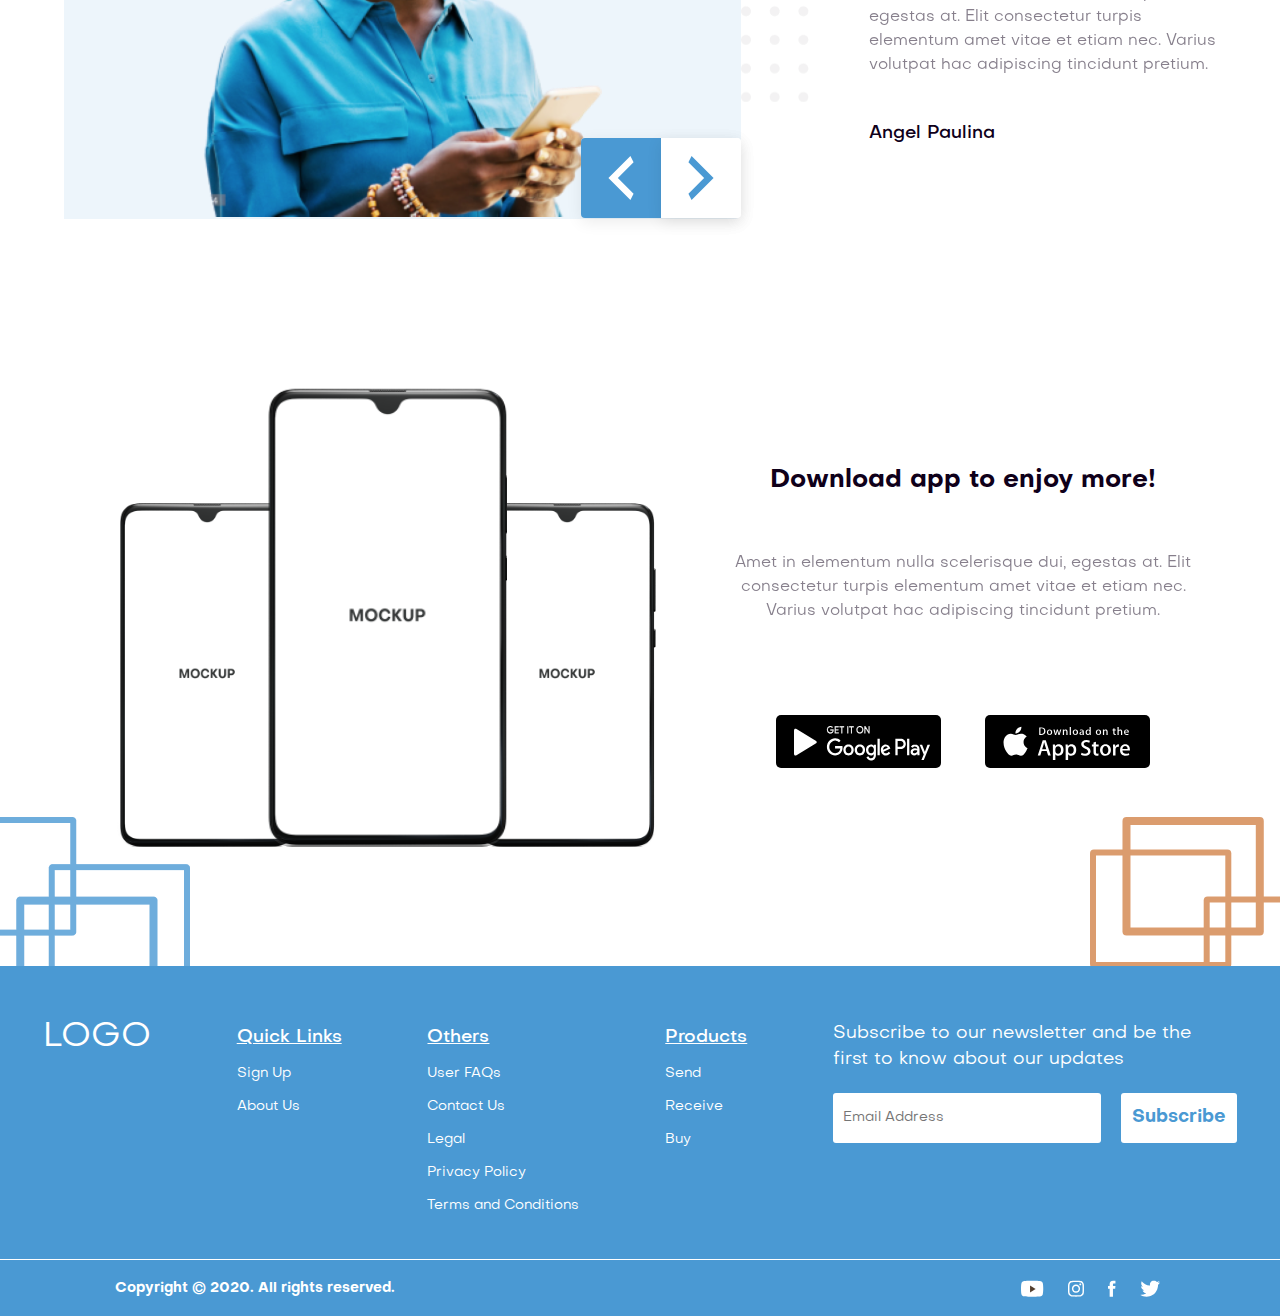
==== commit b14a54b3: "fixed block bottom" ====
--- a/index.html
+++ b/index.html
@@ -134,12 +134,22 @@
                     </div>
                 </div>
                 <div class="homeConteinBottom">
-                    <h3>Download app to enjoy more!</h3>
-                    <p>Amet in elementum nulla scelerisque dui, egestas at. Elit consectetur turpis elementum amet vitae
-                        et etiam nec.
-                        Varius volutpat hac adipiscing tincidunt pretium.</p>
-                    <a href="#" class="homeGoogleBot"><img src="./img/googleplayblack.svg" alt="GooglePlay"></a>
-                    <a href="#" class="homeAppstoreBot"><img src="./img/appstore.svg" alt="AppStore"></a>
+                    <div class="bottomphones">
+                        <div class="homePhoneBotLeft"></div>
+                        <div class="homePhoneBotCentr"></div>
+                        <div class="homePhoneBotRight"></div>
+                    </div>
+                    <div class="bottomContein">
+                        <h3>Download app to enjoy more!</h3>
+                        <p>Amet in elementum nulla scelerisque dui, egestas at. Elit consectetur turpis elementum amet
+                            vitae
+                            et etiam nec.
+                            Varius volutpat hac adipiscing tincidunt pretium.</p>
+                        <div class="bottomLinks">
+                            <a href="#" class="homeGoogleBot"><img src="./img/googleplayblack.svg" alt="GooglePlay"></a>
+                            <a href="#" class="homeAppstoreBot"><img src="./img/appstore.svg" alt="AppStore"></a>
+                        </div>
+                    </div>
                 </div>
             </div>
             <div class="footer">
@@ -186,9 +196,6 @@
             </div>
             <div class="homeSquaresRedRight"></div>
             <div class="homeSquaresBlueLeft"></div>
-            <div class="homePhoneBotLeft"></div>
-            <div class="homePhoneBotCentr"></div>
-            <div class="homePhoneBotRight"></div>
         </div>
     </body>
 
--- a/css/style_home.css
+++ b/css/style_home.css
@@ -272,7 +272,7 @@
     background-repeat: no-repeat;
     background-position: 0% 50%;
     background-size: 16px 16px;
-    padding: 14px; /*__ПОЧЕМУ_БЕЗ_ПАДДИНГА_НЕ_ОТОБРАЖАЕТСЯ_???__*/
+    padding: 14px;
     margin: 0 0 0 25px;
     z-index: 3;
 }
@@ -460,55 +460,25 @@
     color: #0F001A;
 }
 .homeConteinBottom{
-    position: absolute;
-    bottom: 589px;
-    right: 245px;
-    height: 230px;
-    width: 444px;
-}
-.homeConteinBottom h3{
-    height: 26px;
-    width: 100%;
-    font-weight: 700;
-    font-size: 25px;
-    line-height: 26px;
-    text-align: center;
-    color: #0F001A;
-    margin: 0 0 16px 0;
-}
-.homeConteinBottom p{
-    height: 122px;
-    width: 100%;
-    font-weight: normal;
-    font-size: 16px;
-    line-height: 24px;
-    text-align: center;
-    color: #0F001A;
-    opacity: 0.5;
-}
-.homeConteinBottom a{
-    position: absolute;
-    bottom: 0;
-    height: 53px;
-    width: 165px;
-    background: #000000;
-    border-radius: 5px;
-    padding: 11px 18px;
-}
-.homeGoogleBot{
-    left: 37px;
-}
-.homeAppstoreBot{
-    right: 37px;
-}
-/*homeContein_ end______________*/
-/*bacgroundHome_________________*/
-
+    position: relative;
+    height: 697px;
+    width: 100%;
+    display: flex;
+    justify-content: center;
+    align-items: center;
+    padding: 0 5%;
+}
+.bottomphones{
+    position: relative;
+    width: ;
+    display: flex;
+    align-items: flex-end;
+    margin: 0 2%;
+}
 .homePhoneBotLeft{
-    position: absolute;
-    z-index: 1;
-    bottom: 531px;
-    left: 167px;
+    position: relative;
+    left: 30px;
+    z-index: 1;
     height: 344px;
     width: 180px;
     background-image: url("../img/phone.png");
@@ -517,10 +487,8 @@
     border-radius: 20px;
 }
 .homePhoneBotCentr{
-    position: absolute;
-    z-index: 2;
-    bottom: 474px;
-    left: 305px;
+    position: relative;
+    z-index: 2;
     height: 458.39px;
     width: 240px;
     background-image: url("../img/phone.png");
@@ -529,10 +497,9 @@
     border-radius: 25px;
 }
 .homePhoneBotRight{
-    position: absolute;
-    z-index: 1;
-    bottom: 531px;
-    left: 503px;
+    position: relative;
+    right: 30px;
+    z-index: 1;
     height: 344px;
     width: 180px;
     background-image: url("../img/phone.png");
@@ -540,6 +507,49 @@
     background-size: 200px 365px;
     border-radius: 20px;
 }
+.bottomContein{
+    position: relative;
+    height: 300px;
+    width: 550px;
+    display: flex;
+    flex-direction: column;
+    justify-content: space-between;
+    align-items: center;
+    margin: 0 2%;
+}
+.homeConteinBottom h3{
+    height: 26px;
+    width: 100%;
+    font-weight: 700;
+    font-size: 25px;
+    line-height: 26px;
+    text-align: center;
+    color: #0F001A;
+    margin: 0 0 16px 0;
+}
+.homeConteinBottom p{
+    height: 122px;
+    width: 100%;
+    font-weight: normal;
+    font-size: 16px;
+    line-height: 24px;
+    text-align: center;
+    color: #0F001A;
+    opacity: 0.5;
+}
+.bottomLinks{
+    width: 100%;
+    display: flex;
+    justify-content: space-evenly;
+}
+.homeConteinBottom a{
+    position: relative;
+    height: 53px;
+    width: 165px;
+    background: #000000;
+    border-radius: 5px;
+    padding: 11px 18px;
+}
 .homeSquaresRedRight{
     background-image: url("../img/squaresRedRightBottom.svg");
     position: absolute;
@@ -557,6 +567,4 @@
     left: 0px;
     height: 199px;
     width: 190px;
-}
-/*bacgroundHome_end_____________*/
-/*home_end______________________*/+}